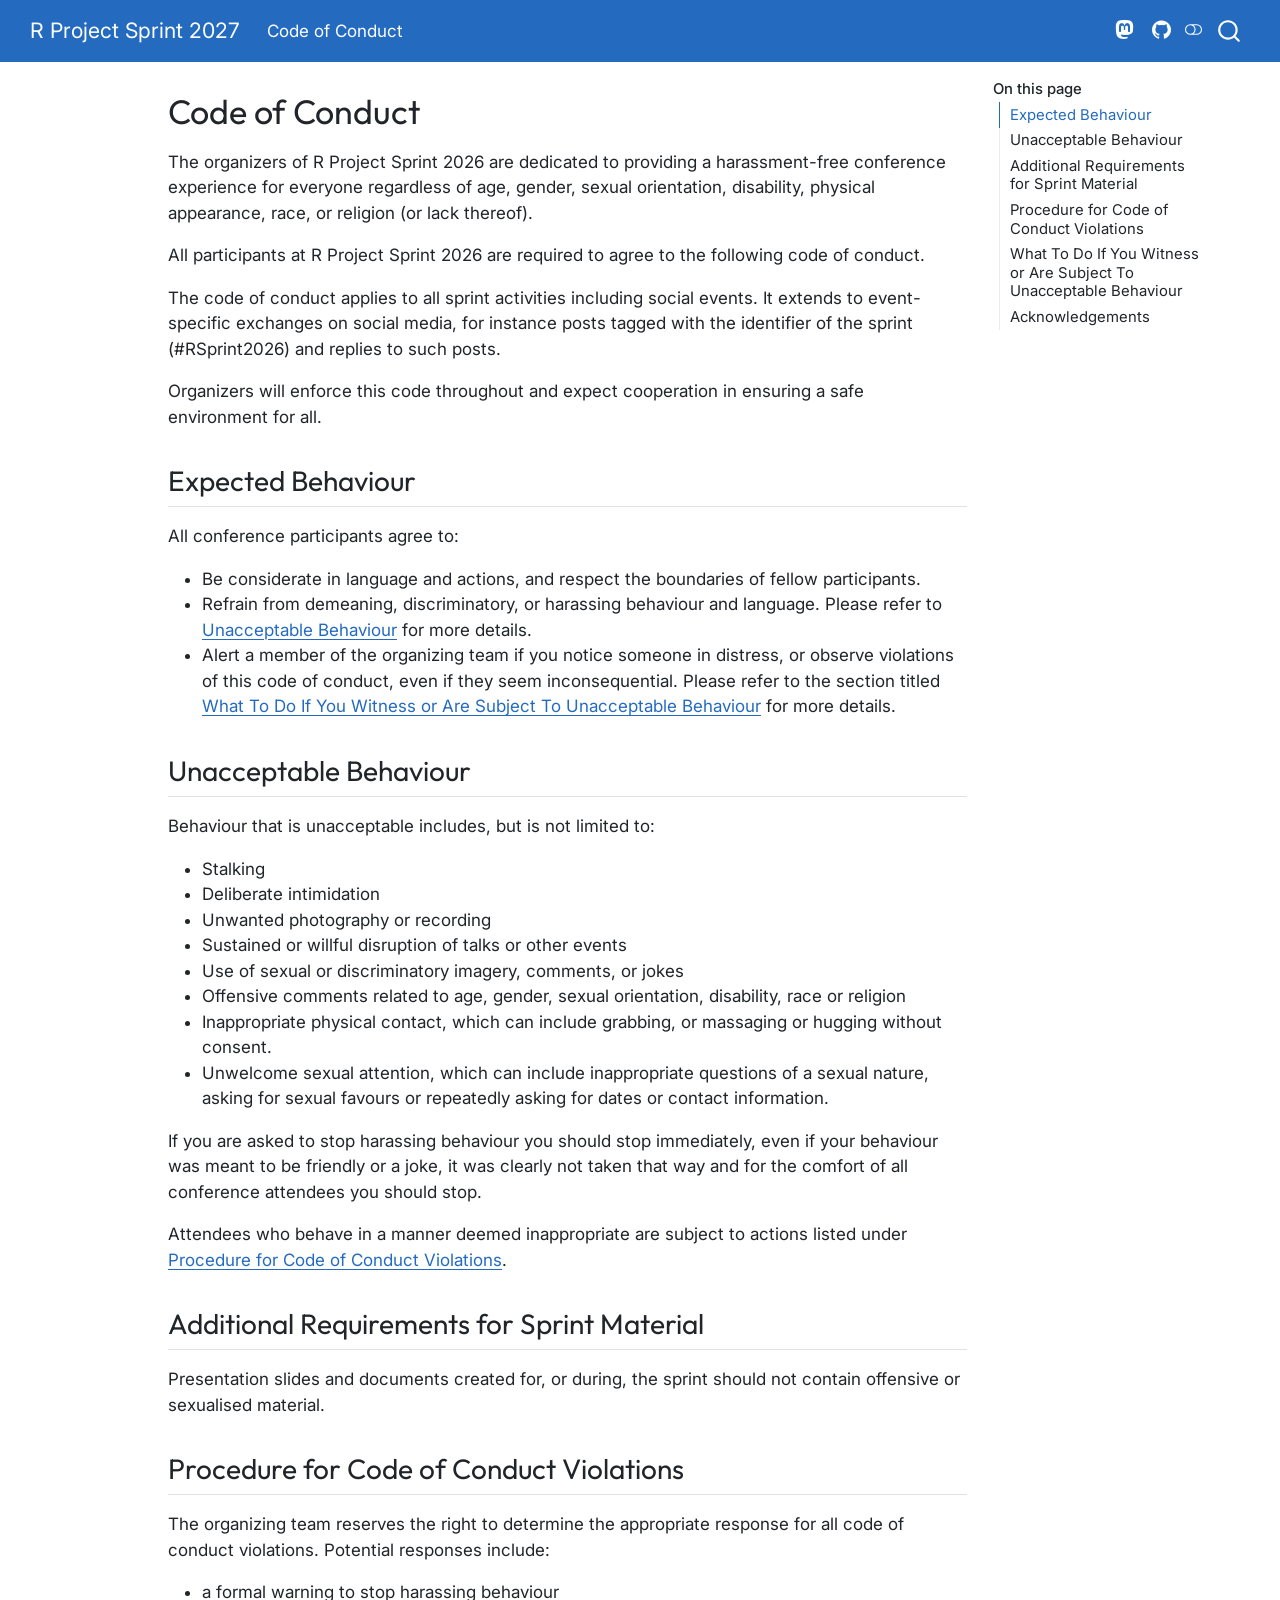
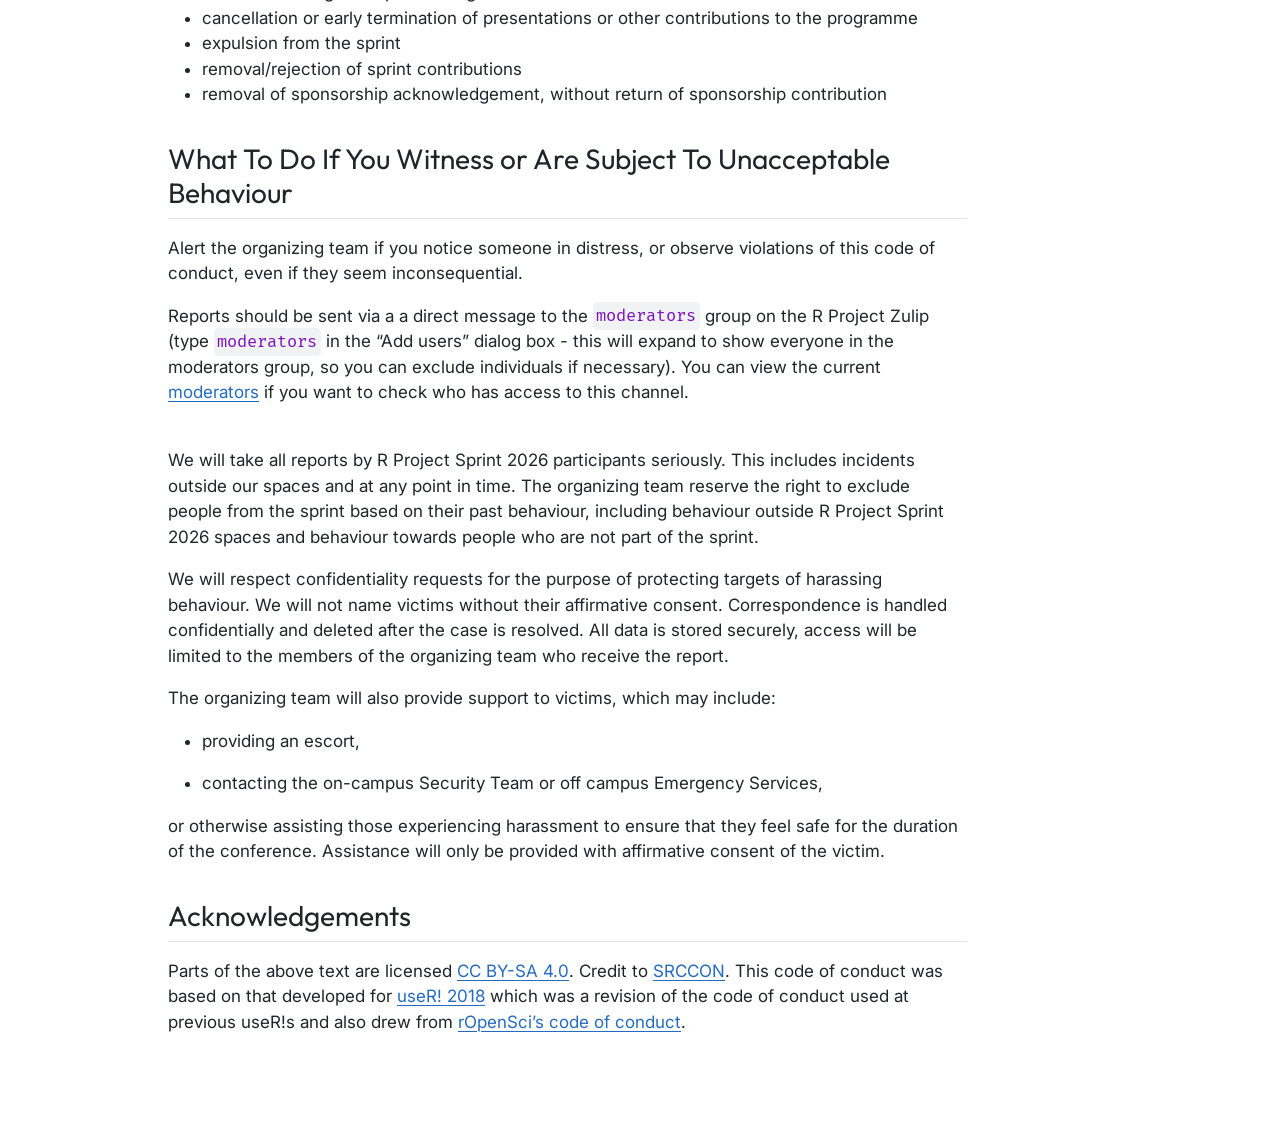
==== code-of-conduct.html @ d58ee160 "Built site for gh-pages" ====
<!DOCTYPE html>
<html xmlns="http://www.w3.org/1999/xhtml" lang="en" xml:lang="en"><head>

<meta charset="utf-8">
<meta name="generator" content="quarto-1.10.18">

<meta name="viewport" content="width=device-width, initial-scale=1.0, user-scalable=yes">


<title>Code of Conduct – R Project Sprint 2027</title>
<style>
/* Default styles provided by pandoc.
** See https://pandoc.org/MANUAL.html#variables-for-html for config info.
*/
span.smallcaps{font-variant: small-caps;}
div.columns{display: flex; gap: 1.5em;}
div.column{flex: auto;}
@media screen {
div.columns{gap: min(4vw, 1.5em);}
div.column{overflow-x: auto;}
}
div.hanging-indent{margin-left: 1.5em; text-indent: -1.5em;}
ul.task-list{list-style: none;}
ul.task-list li input[type="checkbox"] {
  width: 0.8em;
  margin: 0 0.8em 0.2em -1em; /* quarto-specific, see https://github.com/quarto-dev/quarto-cli/issues/4556 */ 
  vertical-align: middle;
}
</style>


<script src="site_libs/quarto-nav/quarto-nav.js"></script>
<script src="site_libs/quarto-nav/headroom.min.js"></script>
<script src="site_libs/clipboard/clipboard.min.js"></script>
<script src="site_libs/quarto-search/autocomplete.umd.js"></script>
<script src="site_libs/quarto-search/fuse.min.js"></script>
<script src="site_libs/quarto-search/quarto-search.js"></script>
<meta name="quarto:offset" content="./">
<link href="./media/favicon.png" rel="icon" type="image/png">
<script src="site_libs/quarto-html/quarto.js" type="module"></script>
<script src="site_libs/quarto-html/tabsets/tabsets.js" type="module"></script>
<script src="site_libs/quarto-html/popper.min.js"></script>
<script src="site_libs/quarto-html/tippy.umd.min.js"></script>
<script src="site_libs/quarto-html/anchor.min.js"></script>
<link href="site_libs/quarto-html/tippy.css" rel="stylesheet">
<link href="site_libs/quarto-html/quarto-syntax-highlighting-41452c927a43b12b7e59678aacb93f8e.css" rel="stylesheet" class="quarto-color-scheme" id="quarto-text-highlighting-styles">
<link href="site_libs/quarto-html/quarto-syntax-highlighting-dark-03dca69276d74d969b05ab4f66a51229.css" rel="stylesheet" class="quarto-color-scheme quarto-color-alternate" id="quarto-text-highlighting-styles">
<link href="site_libs/quarto-html/quarto-syntax-highlighting-41452c927a43b12b7e59678aacb93f8e.css" rel="stylesheet" class="quarto-color-scheme-extra" id="quarto-text-highlighting-styles">
<script src="site_libs/bootstrap/bootstrap.min.js"></script>
<link href="site_libs/bootstrap/bootstrap-icons.css" rel="stylesheet">
<link href="site_libs/bootstrap/bootstrap-4571c7276931e4f7f36d527769cfd42b.min.css" rel="stylesheet" append-hash="true" class="quarto-color-scheme" id="quarto-bootstrap" data-mode="light">
<link href="site_libs/bootstrap/bootstrap-dark-aae6e160e8dbfd007d62168cef843014.min.css" rel="stylesheet" append-hash="true" class="quarto-color-scheme quarto-color-alternate" id="quarto-bootstrap" data-mode="dark">
<link href="site_libs/bootstrap/bootstrap-4571c7276931e4f7f36d527769cfd42b.min.css" rel="stylesheet" append-hash="true" class="quarto-color-scheme-extra" id="quarto-bootstrap" data-mode="light">
<script id="quarto-search-options" type="application/json">{
  "location": "navbar",
  "copy-button": false,
  "collapse-after": 3,
  "panel-placement": "end",
  "type": "overlay",
  "limit": 50,
  "keyboard-shortcut": [
    "f",
    "/",
    "s"
  ],
  "show-item-context": false,
  "language": {
    "search-no-results-text": "No results",
    "search-matching-documents-text": "matching documents",
    "search-copy-link-title": "Copy link to search",
    "search-hide-matches-text": "Hide additional matches",
    "search-more-match-text": "more match in this document",
    "search-more-matches-text": "more matches in this document",
    "search-clear-button-title": "Clear",
    "search-text-placeholder": "",
    "search-detached-cancel-button-title": "Cancel",
    "search-submit-button-title": "Submit",
    "search-label": "Search"
  }
}</script>


<link rel="stylesheet" href="styles.css">
</head>

<body class="nav-fixed quarto-light"><script id="quarto-html-before-body" type="application/javascript">
    const toggleBodyColorMode = (bsSheetEl) => {
      const mode = bsSheetEl.getAttribute("data-mode");
      const bodyEl = window.document.querySelector("body");
      if (mode === "dark") {
        bodyEl.classList.add("quarto-dark");
        bodyEl.classList.remove("quarto-light");
      } else {
        bodyEl.classList.add("quarto-light");
        bodyEl.classList.remove("quarto-dark");
      }
    }
    const toggleBodyColorPrimary = () => {
      const bsSheetEl = window.document.querySelector("link#quarto-bootstrap:not([rel=disabled-stylesheet])");
      if (bsSheetEl) {
        toggleBodyColorMode(bsSheetEl);
      }
    }
    const setColorSchemeToggle = (alternate) => {
      const toggles = window.document.querySelectorAll('.quarto-color-scheme-toggle');
      for (let i=0; i < toggles.length; i++) {
        const toggle = toggles[i];
        if (toggle) {
          if (alternate) {
            toggle.classList.add("alternate");
          } else {
            toggle.classList.remove("alternate");
          }
        }
      }
    };
    const toggleColorMode = (alternate) => {
      // Switch the stylesheets
      const primaryStylesheets = window.document.querySelectorAll('link.quarto-color-scheme:not(.quarto-color-alternate)');
      const alternateStylesheets = window.document.querySelectorAll('link.quarto-color-scheme.quarto-color-alternate');
      manageTransitions('#quarto-margin-sidebar .nav-link', false);
      if (alternate) {
        // note: dark is layered on light, we don't disable primary!
        enableStylesheet(alternateStylesheets);
        for (const sheetNode of alternateStylesheets) {
          if (sheetNode.id === "quarto-bootstrap") {
            toggleBodyColorMode(sheetNode);
          }
        }
      } else {
        disableStylesheet(alternateStylesheets);
        enableStylesheet(primaryStylesheets)
        toggleBodyColorPrimary();
      }
      manageTransitions('#quarto-margin-sidebar .nav-link', true);
      // Switch the toggles
      setColorSchemeToggle(alternate)
      // Hack to workaround the fact that safari doesn't
      // properly recolor the scrollbar when toggling (#1455)
      if (navigator.userAgent.indexOf('Safari') > 0 && navigator.userAgent.indexOf('Chrome') == -1) {
        manageTransitions("body", false);
        window.scrollTo(0, 1);
        setTimeout(() => {
          window.scrollTo(0, 0);
          manageTransitions("body", true);
        }, 40);
      }
    }
    const disableStylesheet = (stylesheets) => {
      for (let i=0; i < stylesheets.length; i++) {
        const stylesheet = stylesheets[i];
        stylesheet.rel = 'disabled-stylesheet';
      }
    }
    const enableStylesheet = (stylesheets) => {
      for (let i=0; i < stylesheets.length; i++) {
        const stylesheet = stylesheets[i];
        if(stylesheet.rel !== 'stylesheet') { // for Chrome, which will still FOUC without this check
          stylesheet.rel = 'stylesheet';
        }
      }
    }
    const manageTransitions = (selector, allowTransitions) => {
      const els = window.document.querySelectorAll(selector);
      for (let i=0; i < els.length; i++) {
        const el = els[i];
        if (allowTransitions) {
          el.classList.remove('notransition');
        } else {
          el.classList.add('notransition');
        }
      }
    }
    const isFileUrl = () => {
      return window.location.protocol === 'file:';
    }
    const hasAlternateSentinel = () => {
      let styleSentinel = getColorSchemeSentinel();
      if (styleSentinel !== null) {
        return styleSentinel === "alternate";
      } else {
        return false;
      }
    }
    const setStyleSentinel = (alternate) => {
      const value = alternate ? "alternate" : "default";
      if (!isFileUrl()) {
        window.localStorage.setItem("quarto-color-scheme", value);
      } else {
        localAlternateSentinel = value;
      }
    }
    const getColorSchemeSentinel = () => {
      if (!isFileUrl()) {
        const storageValue = window.localStorage.getItem("quarto-color-scheme");
        return storageValue != null ? storageValue : localAlternateSentinel;
      } else {
        return localAlternateSentinel;
      }
    }
    const toggleGiscusIfUsed = (isAlternate, darkModeDefault) => {
      const baseTheme = document.querySelector('#giscus-base-theme')?.value ?? 'light';
      const alternateTheme = document.querySelector('#giscus-alt-theme')?.value ?? 'dark';
      let newTheme = '';
      if(authorPrefersDark) {
        newTheme = isAlternate ? baseTheme : alternateTheme;
      } else {
        newTheme = isAlternate ? alternateTheme : baseTheme;
      }
      const changeGiscusTheme = () => {
        // From: https://github.com/giscus/giscus/issues/336
        const sendMessage = (message) => {
          const iframe = document.querySelector('iframe.giscus-frame');
          if (!iframe) return;
          iframe.contentWindow.postMessage({ giscus: message }, 'https://giscus.app');
        }
        sendMessage({
          setConfig: {
            theme: newTheme
          }
        });
      }
      const isGiscussLoaded = window.document.querySelector('iframe.giscus-frame') !== null;
      if (isGiscussLoaded) {
        changeGiscusTheme();
      }
    };
    const authorPrefersDark = false;
    const darkModeDefault = authorPrefersDark;
      document.querySelector('link#quarto-text-highlighting-styles.quarto-color-scheme-extra').rel = 'disabled-stylesheet';
      document.querySelector('link#quarto-bootstrap.quarto-color-scheme-extra').rel = 'disabled-stylesheet';
    let localAlternateSentinel = darkModeDefault ? 'alternate' : 'default';
    // Dark / light mode switch
    window.quartoToggleColorScheme = () => {
      // Read the current dark / light value
      let toAlternate = !hasAlternateSentinel();
      toggleColorMode(toAlternate);
      setStyleSentinel(toAlternate);
      toggleGiscusIfUsed(toAlternate, darkModeDefault);
      window.dispatchEvent(new Event('resize'));
    };
    // Switch to dark mode if need be
    if (hasAlternateSentinel()) {
      toggleColorMode(true);
    } else {
      toggleColorMode(false);
    }
  </script>

<div id="quarto-search-results"></div>
  <header id="quarto-header" class="headroom fixed-top">
    <nav class="navbar navbar-expand-lg " data-bs-theme="dark">
      <div class="navbar-container container-fluid">
      <div class="navbar-brand-container mx-auto">
    <a class="navbar-brand" href="./index.html">
    <span class="navbar-title">R Project Sprint 2027</span>
    </a>
  </div>
            <div id="quarto-search" class="" title="Search"></div>
          <button class="navbar-toggler" type="button" data-bs-toggle="collapse" data-bs-target="#navbarCollapse" aria-controls="navbarCollapse" role="menu" aria-expanded="false" aria-label="Toggle navigation" onclick="if (window.quartoToggleHeadroom) { window.quartoToggleHeadroom(); }">
  <span class="navbar-toggler-icon"></span>
</button>
          <div class="collapse navbar-collapse" id="navbarCollapse">
            <ul class="navbar-nav navbar-nav-scroll me-auto">
  <li class="nav-item">
    <a class="nav-link active" href="./code-of-conduct.html" aria-current="page"> 
<span class="menu-text">Code of Conduct</span></a>
  </li>  
</ul>
            <ul class="navbar-nav navbar-nav-scroll ms-auto">
  <li class="nav-item compact">
    <a class="nav-link" href="https://mastodon.cloud/tags/RSprint2027"> <i class="bi bi-mastodon" role="img">
</i> 
<span class="menu-text"></span></a>
  </li>  
  <li class="nav-item compact">
    <a class="nav-link" href="https://github.com/r-devel/r-project-sprint-2027"> <i class="bi bi-github" role="img">
</i> 
<span class="menu-text"></span></a>
  </li>  
</ul>
          </div> <!-- /navcollapse -->
            <div class="quarto-navbar-tools">
  <a href="" class="quarto-color-scheme-toggle quarto-navigation-tool  px-1" onclick="window.quartoToggleColorScheme(); return false;" title="Toggle dark mode"><i class="bi"></i></a>
</div>
      </div> <!-- /container-fluid -->
    </nav>
</header>
<!-- content -->
<div id="quarto-content" class="quarto-container page-columns page-rows-contents page-layout-article page-navbar">
<!-- sidebar -->
<!-- margin-sidebar -->
    <div id="quarto-margin-sidebar" class="sidebar margin-sidebar">
        <nav id="TOC" role="doc-toc" class="toc-active">
    <h2 id="toc-title">On this page</h2>
   
  <ul>
  <li><a href="#expected-behaviour" id="toc-expected-behaviour" class="nav-link active" data-scroll-target="#expected-behaviour">Expected Behaviour</a></li>
  <li><a href="#unacceptable-behaviour" id="toc-unacceptable-behaviour" class="nav-link" data-scroll-target="#unacceptable-behaviour">Unacceptable Behaviour</a></li>
  <li><a href="#additional-requirements-for-sprint-material" id="toc-additional-requirements-for-sprint-material" class="nav-link" data-scroll-target="#additional-requirements-for-sprint-material">Additional Requirements for Sprint Material</a></li>
  <li><a href="#procedure-for-code-of-conduct-violations" id="toc-procedure-for-code-of-conduct-violations" class="nav-link" data-scroll-target="#procedure-for-code-of-conduct-violations">Procedure for Code of Conduct Violations</a></li>
  <li><a href="#what-to-do-if-you-witness-or-are-subject-to-unacceptable-behaviour" id="toc-what-to-do-if-you-witness-or-are-subject-to-unacceptable-behaviour" class="nav-link" data-scroll-target="#what-to-do-if-you-witness-or-are-subject-to-unacceptable-behaviour">What To Do If You Witness or Are Subject To Unacceptable Behaviour</a></li>
  <li><a href="#acknowledgements" id="toc-acknowledgements" class="nav-link" data-scroll-target="#acknowledgements">Acknowledgements</a></li>
  </ul>
</nav>
    </div>
<!-- main -->
<main class="content" id="quarto-document-content">


<header id="title-block-header" class="quarto-title-block default">
<div class="quarto-title">
<h1 class="title">Code of Conduct</h1>
</div>



<div class="quarto-title-meta">

    
  
    
  </div>
  


</header>


<p>The organizers of R Project Sprint 2026 are dedicated to providing a harassment-free conference experience for everyone regardless of age, gender, sexual orientation, disability, physical appearance, race, or religion (or lack thereof).</p>
<p>All participants at R Project Sprint 2026 are required to agree to the following code of conduct.</p>
<p>The code of conduct applies to all sprint activities including social events. It extends to event-specific exchanges on social media, for instance posts tagged with the identifier of the sprint (#RSprint2026) and replies to such posts.</p>
<p>Organizers will enforce this code throughout and expect cooperation in ensuring a safe environment for all.</p>
<section id="expected-behaviour" class="level2">
<h2 class="anchored" data-anchor-id="expected-behaviour">Expected Behaviour</h2>
<p>All conference participants agree to:</p>
<ul>
<li>Be considerate in language and actions, and respect the boundaries of fellow participants.</li>
<li>Refrain from demeaning, discriminatory, or harassing behaviour and language. Please refer to <a href="#unacceptable-behaviour">Unacceptable Behaviour</a> for more details.</li>
<li>Alert a member of the organizing team if you notice someone in distress, or observe violations of this code of conduct, even if they seem inconsequential. Please refer to the section titled <a href="#what-to-do-if-you-witness-or-are-subject-to-unacceptable-behaviour">What To Do If You Witness or Are Subject To Unacceptable Behaviour</a> for more details.</li>
</ul>
</section>
<section id="unacceptable-behaviour" class="level2">
<h2 class="anchored" data-anchor-id="unacceptable-behaviour">Unacceptable Behaviour</h2>
<p>Behaviour that is unacceptable includes, but is not limited to:</p>
<ul>
<li>Stalking</li>
<li>Deliberate intimidation</li>
<li>Unwanted photography or recording</li>
<li>Sustained or willful disruption of talks or other events</li>
<li>Use of sexual or discriminatory imagery, comments, or jokes</li>
<li>Offensive comments related to age, gender, sexual orientation, disability, race or religion</li>
<li>Inappropriate physical contact, which can include grabbing, or massaging or hugging without consent.</li>
<li>Unwelcome sexual attention, which can include inappropriate questions of a sexual nature, asking for sexual favours or repeatedly asking for dates or contact information.</li>
</ul>
<p>If you are asked to stop harassing behaviour you should stop immediately, even if your behaviour was meant to be friendly or a joke, it was clearly not taken that way and for the comfort of all conference attendees you should stop.</p>
<p>Attendees who behave in a manner deemed inappropriate are subject to actions listed under <a href="#procedure-for-code-of-conduct-violations">Procedure for Code of Conduct Violations</a>.</p>
</section>
<section id="additional-requirements-for-sprint-material" class="level2">
<h2 class="anchored" data-anchor-id="additional-requirements-for-sprint-material">Additional Requirements for Sprint Material</h2>
<p>Presentation slides and documents created for, or during, the sprint should not contain offensive or sexualised material.</p>
</section>
<section id="procedure-for-code-of-conduct-violations" class="level2">
<h2 class="anchored" data-anchor-id="procedure-for-code-of-conduct-violations">Procedure for Code of Conduct Violations</h2>
<p>The organizing team reserves the right to determine the appropriate response for all code of conduct violations. Potential responses include:</p>
<ul>
<li>a formal warning to stop harassing behaviour</li>
<li>cancellation or early termination of presentations or other contributions to the programme</li>
<li>expulsion from the sprint</li>
<li>removal/rejection of sprint contributions</li>
<li>removal of sponsorship acknowledgement, without return of sponsorship contribution</li>
</ul>
</section>
<section id="what-to-do-if-you-witness-or-are-subject-to-unacceptable-behaviour" class="level2">
<h2 class="anchored" data-anchor-id="what-to-do-if-you-witness-or-are-subject-to-unacceptable-behaviour">What To Do If You Witness or Are Subject To Unacceptable Behaviour</h2>
<p>Alert the organizing team if you notice someone in distress, or observe violations of this code of conduct, even if they seem inconsequential.</p>
<p>Reports should be sent via a a direct message to the <code>moderators</code> group on the R Project Zulip (type <code>moderators</code> in the “Add users” dialog box - this will expand to show everyone in the moderators group, so you can exclude individuals if necessary). You can view the current <a href="https://r-project.zulipchat.com/#groups/1729199/moderators/members">moderators</a> if you want to check who has access to this channel.<br>
<br>
<!-- If you still have concerns about a conflict of interest, you are welcome to contact ... --></p>
<p>We will take all reports by R Project Sprint 2026 participants seriously. This includes incidents outside our spaces and at any point in time. The organizing team reserve the right to exclude people from the sprint based on their past behaviour, including behaviour outside R Project Sprint 2026 spaces and behaviour towards people who are not part of the sprint.</p>
<p>We will respect confidentiality requests for the purpose of protecting targets of harassing behaviour. We will not name victims without their affirmative consent. Correspondence is handled confidentially and deleted after the case is resolved. All data is stored securely, access will be limited to the members of the organizing team who receive the report.</p>
<p>The organizing team will also provide support to victims, which may include:</p>
<ul>
<li><p>providing an escort,</p></li>
<li><p>contacting the on-campus Security Team or off campus Emergency Services,</p></li>
</ul>
<p>or otherwise assisting those experiencing harassment to ensure that they feel safe for the duration of the conference. Assistance will only be provided with affirmative consent of the victim.</p>
</section>
<section id="acknowledgements" class="level2">
<h2 class="anchored" data-anchor-id="acknowledgements">Acknowledgements</h2>
<p>Parts of the above text are licensed <a href="http://creativecommons.org/licenses/by-sa/4.0/">CC BY-SA 4.0</a>. Credit to <a href="https://srccon.org/conduct/">SRCCON</a>. This code of conduct was based on that developed for <a href="https://user2018.r-project.org/code_of_conduct/">useR! 2018</a> which was a revision of the code of conduct used at previous useR!s and also drew from <a href="https://ropensci.org/coc/">rOpenSci’s code of conduct</a>.</p>


</section>

</main> <!-- /main -->
<script id="quarto-html-after-body" type="application/javascript">
  window.document.addEventListener("DOMContentLoaded", function (event) {
    // Ensure there is a toggle, if there isn't float one in the top right
    if (window.document.querySelector('.quarto-color-scheme-toggle') === null) {
      const a = window.document.createElement('a');
      a.classList.add('top-right');
      a.classList.add('quarto-color-scheme-toggle');
      a.href = "";
      a.onclick = function() { try { window.quartoToggleColorScheme(); } catch {} return false; };
      const i = window.document.createElement("i");
      i.classList.add('bi');
      a.appendChild(i);
      window.document.body.appendChild(a);
    }
    setColorSchemeToggle(hasAlternateSentinel())
    const icon = "";
    const anchorJS = new window.AnchorJS();
    anchorJS.options = {
      placement: 'right',
      icon: icon
    };
    anchorJS.add('.anchored');
    const isCodeAnnotation = (el) => {
      for (const clz of el.classList) {
        if (clz.startsWith('code-annotation-')) {                     
          return true;
        }
      }
      return false;
    }
    const onCopySuccess = function(e) {
      // button target
      const button = e.trigger;
      // don't keep focus
      button.blur();
      // flash "checked"
      button.classList.add('code-copy-button-checked');
      var currentTitle = button.getAttribute("title");
      button.setAttribute("title", "Copied!");
      let tooltip;
      if (window.bootstrap) {
        button.setAttribute("data-bs-toggle", "tooltip");
        button.setAttribute("data-bs-placement", "left");
        button.setAttribute("data-bs-title", "Copied!");
        tooltip = new bootstrap.Tooltip(button, 
          { trigger: "manual", 
            customClass: "code-copy-button-tooltip",
            offset: [0, -8]});
        tooltip.show();    
      }
      setTimeout(function() {
        if (tooltip) {
          tooltip.hide();
          button.removeAttribute("data-bs-title");
          button.removeAttribute("data-bs-toggle");
          button.removeAttribute("data-bs-placement");
        }
        button.setAttribute("title", currentTitle);
        button.classList.remove('code-copy-button-checked');
      }, 1000);
      // clear code selection
      e.clearSelection();
    }
    const getTextToCopy = function(trigger) {
      const outerScaffold = trigger.parentElement.cloneNode(true);
      const codeEl = outerScaffold.querySelector('code');
      for (const childEl of codeEl.children) {
        if (isCodeAnnotation(childEl)) {
          childEl.remove();
        }
      }
      return codeEl.innerText;
    }
    const clipboard = new window.ClipboardJS('.code-copy-button:not([data-in-quarto-modal])', {
      text: getTextToCopy
    });
    clipboard.on('success', onCopySuccess);
    if (window.document.getElementById('quarto-embedded-source-code-modal')) {
      const clipboardModal = new window.ClipboardJS('.code-copy-button[data-in-quarto-modal]', {
        text: getTextToCopy,
        container: window.document.getElementById('quarto-embedded-source-code-modal')
      });
      clipboardModal.on('success', onCopySuccess);
    }
      var localhostRegex = new RegExp(/^(?:http|https):\/\/localhost\:?[0-9]*\//);
      var mailtoRegex = new RegExp(/^mailto:/);
        var filterRegex = new RegExp("https:\/\/contributor\.r-project\.org\/r-project-sprint-2027");
      var isInternal = (href) => {
          return filterRegex.test(href) || localhostRegex.test(href) || mailtoRegex.test(href);
      }
      // Inspect non-navigation links and adorn them if external
     var links = window.document.querySelectorAll('a[href]:not(.nav-link):not(.navbar-brand):not(.toc-action):not(.sidebar-link):not(.sidebar-item-toggle):not(.pagination-link):not(.no-external):not([aria-hidden]):not(.dropdown-item):not(.quarto-navigation-tool):not(.about-link)');
      for (var i=0; i<links.length; i++) {
        const link = links[i];
        if (!isInternal(link.href)) {
          // undo the damage that might have been done by quarto-nav.js in the case of
          // links that we want to consider external
          if (link.dataset.originalHref !== undefined) {
            link.href = link.dataset.originalHref;
          }
            // target, if specified
            link.setAttribute("target", "_blank");
            if (link.getAttribute("rel") === null) {
              link.setAttribute("rel", "noopener");
            }
        }
      }
    function tippyHover(el, contentFn, onTriggerFn, onUntriggerFn) {
      const config = {
        allowHTML: true,
        maxWidth: 500,
        delay: 100,
        arrow: false,
        appendTo: function(el) {
            return el.parentElement;
        },
        interactive: true,
        interactiveBorder: 10,
        theme: 'quarto',
        placement: 'bottom-start',
      };
      if (contentFn) {
        config.content = contentFn;
      }
      if (onTriggerFn) {
        config.onTrigger = onTriggerFn;
      }
      if (onUntriggerFn) {
        config.onUntrigger = onUntriggerFn;
      }
      window.tippy(el, config); 
    }
    const noterefs = window.document.querySelectorAll('a[role="doc-noteref"]');
    for (var i=0; i<noterefs.length; i++) {
      const ref = noterefs[i];
      tippyHover(ref, function() {
        // use id or data attribute instead here
        let href = ref.getAttribute('data-footnote-href') || ref.getAttribute('href');
        try { href = new URL(href).hash; } catch {}
        const id = href.replace(/^#\/?/, "");
        const note = window.document.getElementById(id);
        if (note) {
          return note.innerHTML;
        } else {
          return "";
        }
      });
    }
    const xrefs = window.document.querySelectorAll('a.quarto-xref');
    const processXRef = (id, note) => {
      // Strip column container classes
      const stripColumnClz = (el) => {
        el.classList.remove("page-full", "page-columns");
        if (el.children) {
          for (const child of el.children) {
            stripColumnClz(child);
          }
        }
      }
      stripColumnClz(note)
      if (id === null || id.startsWith('sec-')) {
        // Special case sections, only their first couple elements
        const container = document.createElement("div");
        if (note.children && note.children.length > 2) {
          container.appendChild(note.children[0].cloneNode(true));
          for (let i = 1; i < note.children.length; i++) {
            const child = note.children[i];
            if (child.tagName === "P" && child.innerText === "") {
              continue;
            } else {
              container.appendChild(child.cloneNode(true));
              break;
            }
          }
          if (window.Quarto?.typesetMath) {
            window.Quarto.typesetMath(container);
          }
          return container.innerHTML
        } else {
          if (window.Quarto?.typesetMath) {
            window.Quarto.typesetMath(note);
          }
          return note.innerHTML;
        }
      } else {
        // Remove any anchor links if they are present
        const anchorLink = note.querySelector('a.anchorjs-link');
        if (anchorLink) {
          anchorLink.remove();
        }
        if (window.Quarto?.typesetMath) {
          window.Quarto.typesetMath(note);
        }
        if (note.classList.contains("callout")) {
          return note.outerHTML;
        } else {
          return note.innerHTML;
        }
      }
    }
    for (var i=0; i<xrefs.length; i++) {
      const xref = xrefs[i];
      tippyHover(xref, undefined, function(instance) {
        instance.disable();
        let url = xref.getAttribute('href');
        let hash = undefined; 
        if (url.startsWith('#')) {
          hash = url;
        } else {
          try { hash = new URL(url).hash; } catch {}
        }
        if (hash) {
          const id = hash.replace(/^#\/?/, "");
          const note = window.document.getElementById(id);
          if (note !== null) {
            try {
              const html = processXRef(id, note.cloneNode(true));
              instance.setContent(html);
            } finally {
              instance.enable();
              instance.show();
            }
          } else {
            // See if we can fetch this
            fetch(url.split('#')[0])
            .then(res => res.text())
            .then(html => {
              const parser = new DOMParser();
              const htmlDoc = parser.parseFromString(html, "text/html");
              const note = htmlDoc.getElementById(id);
              if (note !== null) {
                const html = processXRef(id, note);
                instance.setContent(html);
              } 
            }).finally(() => {
              instance.enable();
              instance.show();
            });
          }
        } else {
          // See if we can fetch a full url (with no hash to target)
          // This is a special case and we should probably do some content thinning / targeting
          fetch(url)
          .then(res => res.text())
          .then(html => {
            const parser = new DOMParser();
            const htmlDoc = parser.parseFromString(html, "text/html");
            const note = htmlDoc.querySelector('main.content');
            if (note !== null) {
              // This should only happen for chapter cross references
              // (since there is no id in the URL)
              // remove the first header
              if (note.children.length > 0 && note.children[0].tagName === "HEADER") {
                note.children[0].remove();
              }
              const html = processXRef(null, note);
              instance.setContent(html);
            } 
          }).finally(() => {
            instance.enable();
            instance.show();
          });
        }
      }, function(instance) {
      });
    }
        let selectedAnnoteEl;
        const selectorForAnnotation = ( cell, annotation) => {
          let cellAttr = 'data-code-cell="' + cell + '"';
          let lineAttr = 'data-code-annotation="' +  annotation + '"';
          const selector = 'span[' + cellAttr + '][' + lineAttr + ']';
          return selector;
        }
        const selectCodeLines = (annoteEl) => {
          const doc = window.document;
          const targetCell = annoteEl.getAttribute("data-target-cell");
          const targetAnnotation = annoteEl.getAttribute("data-target-annotation");
          const annoteSpan = window.document.querySelector(selectorForAnnotation(targetCell, targetAnnotation));
          const lines = annoteSpan.getAttribute("data-code-lines").split(",");
          const lineIds = lines.map((line) => {
            return targetCell + "-" + line;
          })
          let top = null;
          let height = null;
          let parent = null;
          if (lineIds.length > 0) {
              //compute the position of the single el (top and bottom and make a div)
              const el = window.document.getElementById(lineIds[0]);
              top = el.offsetTop;
              height = el.offsetHeight;
              parent = el.parentElement.parentElement;
            if (lineIds.length > 1) {
              const lastEl = window.document.getElementById(lineIds[lineIds.length - 1]);
              const bottom = lastEl.offsetTop + lastEl.offsetHeight;
              height = bottom - top;
            }
            if (top !== null && height !== null && parent !== null) {
              // cook up a div (if necessary) and position it 
              let div = window.document.getElementById("code-annotation-line-highlight");
              if (div === null) {
                div = window.document.createElement("div");
                div.setAttribute("id", "code-annotation-line-highlight");
                div.style.position = 'absolute';
                parent.appendChild(div);
              }
              div.style.top = top - 2 + "px";
              div.style.height = height + 4 + "px";
              div.style.left = 0;
              let gutterDiv = window.document.getElementById("code-annotation-line-highlight-gutter");
              if (gutterDiv === null) {
                gutterDiv = window.document.createElement("div");
                gutterDiv.setAttribute("id", "code-annotation-line-highlight-gutter");
                gutterDiv.style.position = 'absolute';
                const codeCell = window.document.getElementById(targetCell);
                const gutter = codeCell.querySelector('.code-annotation-gutter');
                gutter.appendChild(gutterDiv);
              }
              gutterDiv.style.top = top - 2 + "px";
              gutterDiv.style.height = height + 4 + "px";
            }
            selectedAnnoteEl = annoteEl;
          }
        };
        const unselectCodeLines = () => {
          const elementsIds = ["code-annotation-line-highlight", "code-annotation-line-highlight-gutter"];
          elementsIds.forEach((elId) => {
            const div = window.document.getElementById(elId);
            if (div) {
              div.remove();
            }
          });
          selectedAnnoteEl = undefined;
        };
          // Handle positioning of the toggle
      window.addEventListener(
        "resize",
        throttle(() => {
          elRect = undefined;
          if (selectedAnnoteEl) {
            selectCodeLines(selectedAnnoteEl);
          }
        }, 10)
      );
      function throttle(fn, ms) {
      let throttle = false;
      let timer;
        return (...args) => {
          if(!throttle) { // first call gets through
              fn.apply(this, args);
              throttle = true;
          } else { // all the others get throttled
              if(timer) clearTimeout(timer); // cancel #2
              timer = setTimeout(() => {
                fn.apply(this, args);
                timer = throttle = false;
              }, ms);
          }
        };
      }
        // Attach click handler to the DT
        const annoteDls = window.document.querySelectorAll('dt[data-target-cell]');
        for (const annoteDlNode of annoteDls) {
          annoteDlNode.addEventListener('click', (event) => {
            const clickedEl = event.target;
            if (clickedEl !== selectedAnnoteEl) {
              unselectCodeLines();
              const activeEl = window.document.querySelector('dt[data-target-cell].code-annotation-active');
              if (activeEl) {
                activeEl.classList.remove('code-annotation-active');
              }
              selectCodeLines(clickedEl);
              clickedEl.classList.add('code-annotation-active');
            } else {
              // Unselect the line
              unselectCodeLines();
              clickedEl.classList.remove('code-annotation-active');
            }
          });
        }
    const findCites = (el) => {
      const parentEl = el.parentElement;
      if (parentEl) {
        const cites = parentEl.dataset.cites;
        if (cites) {
          return {
            el,
            cites: cites.split(' ')
          };
        } else {
          return findCites(el.parentElement)
        }
      } else {
        return undefined;
      }
    };
    var bibliorefs = window.document.querySelectorAll('a[role="doc-biblioref"]');
    for (var i=0; i<bibliorefs.length; i++) {
      const ref = bibliorefs[i];
      const citeInfo = findCites(ref);
      if (citeInfo) {
        tippyHover(citeInfo.el, function() {
          var popup = window.document.createElement('div');
          citeInfo.cites.forEach(function(cite) {
            var citeDiv = window.document.createElement('div');
            citeDiv.classList.add('hanging-indent');
            citeDiv.classList.add('csl-entry');
            var biblioDiv = window.document.getElementById('ref-' + cite);
            if (biblioDiv) {
              citeDiv.innerHTML = biblioDiv.innerHTML;
            }
            popup.appendChild(citeDiv);
          });
          return popup.innerHTML;
        });
      }
    }
  });
  </script>
</div> <!-- /content -->




</body></html>
---- site_libs/quarto-html/tippy.css ----
.tippy-box[data-animation=fade][data-state=hidden]{opacity:0}[data-tippy-root]{max-width:calc(100vw - 10px)}.tippy-box{position:relative;background-color:#333;color:#fff;border-radius:4px;font-size:14px;line-height:1.4;white-space:normal;outline:0;transition-property:transform,visibility,opacity}.tippy-box[data-placement^=top]>.tippy-arrow{bottom:0}.tippy-box[data-placement^=top]>.tippy-arrow:before{bottom:-7px;left:0;border-width:8px 8px 0;border-top-color:initial;transform-origin:center top}.tippy-box[data-placement^=bottom]>.tippy-arrow{top:0}.tippy-box[data-placement^=bottom]>.tippy-arrow:before{top:-7px;left:0;border-width:0 8px 8px;border-bottom-color:initial;transform-origin:center bottom}.tippy-box[data-placement^=left]>.tippy-arrow{right:0}.tippy-box[data-placement^=left]>.tippy-arrow:before{border-width:8px 0 8px 8px;border-left-color:initial;right:-7px;transform-origin:center left}.tippy-box[data-placement^=right]>.tippy-arrow{left:0}.tippy-box[data-placement^=right]>.tippy-arrow:before{left:-7px;border-width:8px 8px 8px 0;border-right-color:initial;transform-origin:center right}.tippy-box[data-inertia][data-state=visible]{transition-timing-function:cubic-bezier(.54,1.5,.38,1.11)}.tippy-arrow{width:16px;height:16px;color:#333}.tippy-arrow:before{content:"";position:absolute;border-color:transparent;border-style:solid}.tippy-content{position:relative;padding:5px 9px;z-index:1}
---- site_libs/quarto-html/quarto-syntax-highlighting-41452c927a43b12b7e59678aacb93f8e.css ----
/* quarto syntax highlight colors */
:root {
  --quarto-hl-ot-color: #003B4F;
  --quarto-hl-at-color: #657422;
  --quarto-hl-ss-color: #20794D;
  --quarto-hl-an-color: #5E5E5E;
  --quarto-hl-fu-color: #4758AB;
  --quarto-hl-st-color: #20794D;
  --quarto-hl-cf-color: #003B4F;
  --quarto-hl-op-color: #5E5E5E;
  --quarto-hl-er-color: #AD0000;
  --quarto-hl-bn-color: #AD0000;
  --quarto-hl-al-color: #AD0000;
  --quarto-hl-va-color: #111111;
  --quarto-hl-bu-color: inherit;
  --quarto-hl-ex-color: inherit;
  --quarto-hl-pp-color: #AD0000;
  --quarto-hl-in-color: #5E5E5E;
  --quarto-hl-vs-color: #20794D;
  --quarto-hl-wa-color: #5E5E5E;
  --quarto-hl-do-color: #5E5E5E;
  --quarto-hl-im-color: #00769E;
  --quarto-hl-ch-color: #20794D;
  --quarto-hl-dt-color: #AD0000;
  --quarto-hl-fl-color: #AD0000;
  --quarto-hl-co-color: #5E5E5E;
  --quarto-hl-cv-color: #5E5E5E;
  --quarto-hl-cn-color: #8f5902;
  --quarto-hl-sc-color: #5E5E5E;
  --quarto-hl-dv-color: #AD0000;
  --quarto-hl-kw-color: #003B4F;
}

/* other quarto variables */
:root {
  --quarto-font-monospace: Fira Mono;
}

/* syntax highlight based on Pandoc's rules */
pre > code.sourceCode > span {
  color: #003B4F;
}

code.sourceCode > span {
  color: #003B4F;
}

div.sourceCode,
div.sourceCode pre.sourceCode {
  color: #003B4F;
}

/* Normal */
code span {
  color: #003B4F;
}

/* Alert */
code span.al {
  color: #AD0000;
  font-style: inherit;
}

/* Annotation */
code span.an {
  color: #5E5E5E;
  font-style: inherit;
}

/* Attribute */
code span.at {
  color: #657422;
  font-style: inherit;
}

/* BaseN */
code span.bn {
  color: #AD0000;
  font-style: inherit;
}

/* BuiltIn */
code span.bu {
  font-style: inherit;
}

/* ControlFlow */
code span.cf {
  color: #003B4F;
  font-weight: bold;
  font-style: inherit;
}

/* Char */
code span.ch {
  color: #20794D;
  font-style: inherit;
}

/* Constant */
code span.cn {
  color: #8f5902;
  font-style: inherit;
}

/* Comment */
code span.co {
  color: #5E5E5E;
  font-style: inherit;
}

/* CommentVar */
code span.cv {
  color: #5E5E5E;
  font-style: italic;
}

/* Documentation */
code span.do {
  color: #5E5E5E;
  font-style: italic;
}

/* DataType */
code span.dt {
  color: #AD0000;
  font-style: inherit;
}

/* DecVal */
code span.dv {
  color: #AD0000;
  font-style: inherit;
}

/* Error */
code span.er {
  color: #AD0000;
  font-style: inherit;
}

/* Extension */
code span.ex {
  font-style: inherit;
}

/* Float */
code span.fl {
  color: #AD0000;
  font-style: inherit;
}

/* Function */
code span.fu {
  color: #4758AB;
  font-style: inherit;
}

/* Import */
code span.im {
  color: #00769E;
  font-style: inherit;
}

/* Information */
code span.in {
  color: #5E5E5E;
  font-style: inherit;
}

/* Keyword */
code span.kw {
  color: #003B4F;
  font-weight: bold;
  font-style: inherit;
}

/* Operator */
code span.op {
  color: #5E5E5E;
  font-style: inherit;
}

/* Other */
code span.ot {
  color: #003B4F;
  font-style: inherit;
}

/* Preprocessor */
code span.pp {
  color: #AD0000;
  font-style: inherit;
}

/* SpecialChar */
code span.sc {
  color: #5E5E5E;
  font-style: inherit;
}

/* SpecialString */
code span.ss {
  color: #20794D;
  font-style: inherit;
}

/* String */
code span.st {
  color: #20794D;
  font-style: inherit;
}

/* Variable */
code span.va {
  color: #111111;
  font-style: inherit;
}

/* VerbatimString */
code span.vs {
  color: #20794D;
  font-style: inherit;
}

/* Warning */
code span.wa {
  color: #5E5E5E;
  font-style: italic;
}

.prevent-inlining {
  content: "</";
}

/*# sourceMappingURL=ebffa8ba044188445a6dafc401e22b5e.css.map */
---- site_libs/quarto-html/quarto-syntax-highlighting-dark-03dca69276d74d969b05ab4f66a51229.css ----
/* quarto syntax highlight colors */
:root {
  --quarto-hl-al-color: #f07178;
  --quarto-hl-an-color: #d4d0ab;
  --quarto-hl-at-color: #00e0e0;
  --quarto-hl-bn-color: #d4d0ab;
  --quarto-hl-bu-color: #abe338;
  --quarto-hl-ch-color: #abe338;
  --quarto-hl-co-color: #f8f8f2;
  --quarto-hl-cv-color: #ffd700;
  --quarto-hl-cn-color: #ffd700;
  --quarto-hl-cf-color: #ffa07a;
  --quarto-hl-dt-color: #ffa07a;
  --quarto-hl-dv-color: #d4d0ab;
  --quarto-hl-do-color: #f8f8f2;
  --quarto-hl-er-color: #f07178;
  --quarto-hl-ex-color: #00e0e0;
  --quarto-hl-fl-color: #d4d0ab;
  --quarto-hl-fu-color: #ffa07a;
  --quarto-hl-im-color: #abe338;
  --quarto-hl-in-color: #d4d0ab;
  --quarto-hl-kw-color: #ffa07a;
  --quarto-hl-op-color: #ffa07a;
  --quarto-hl-ot-color: #00e0e0;
  --quarto-hl-pp-color: #dcc6e0;
  --quarto-hl-re-color: #00e0e0;
  --quarto-hl-sc-color: #abe338;
  --quarto-hl-ss-color: #abe338;
  --quarto-hl-st-color: #abe338;
  --quarto-hl-va-color: #00e0e0;
  --quarto-hl-vs-color: #abe338;
  --quarto-hl-wa-color: #dcc6e0;
}

/* other quarto variables */
:root {
  --quarto-font-monospace: Fira Mono;
}

/* syntax highlight based on Pandoc's rules */
pre > code.sourceCode > span {
  color: #f8f8f2;
}

code.sourceCode > span {
  color: #f8f8f2;
}

div.sourceCode,
div.sourceCode pre.sourceCode {
  color: #f8f8f2;
}

/* Normal */
code span {
  color: #f8f8f2;
}

/* Alert */
code span.al {
  color: #f07178;
}

/* Annotation */
code span.an {
  color: #d4d0ab;
}

/* Attribute */
code span.at {
  color: #00e0e0;
}

/* BaseN */
code span.bn {
  color: #d4d0ab;
}

/* BuiltIn */
code span.bu {
  color: #abe338;
}

/* ControlFlow */
code span.cf {
  font-weight: bold;
  color: #ffa07a;
}

/* Char */
code span.ch {
  color: #abe338;
}

/* Constant */
code span.cn {
  color: #ffd700;
}

/* Comment */
code span.co {
  font-style: italic;
  color: #f8f8f2;
}

/* CommentVar */
code span.cv {
  color: #ffd700;
}

/* Documentation */
code span.do {
  color: #f8f8f2;
}

/* DataType */
code span.dt {
  color: #ffa07a;
}

/* DecVal */
code span.dv {
  color: #d4d0ab;
}

/* Error */
code span.er {
  color: #f07178;
  text-decoration: underline;
}

/* Extension */
code span.ex {
  font-weight: bold;
  color: #00e0e0;
}

/* Float */
code span.fl {
  color: #d4d0ab;
}

/* Function */
code span.fu {
  color: #ffa07a;
}

/* Import */
code span.im {
  color: #abe338;
}

/* Information */
code span.in {
  color: #d4d0ab;
}

/* Keyword */
code span.kw {
  font-weight: bold;
  color: #ffa07a;
}

/* Operator */
code span.op {
  color: #ffa07a;
}

/* Other */
code span.ot {
  color: #00e0e0;
}

/* Preprocessor */
code span.pp {
  color: #dcc6e0;
}

/* RegionMarker */
code span.re {
  background-color: #f8f8f2;
  color: #00e0e0;
}

/* SpecialChar */
code span.sc {
  color: #abe338;
}

/* SpecialString */
code span.ss {
  color: #abe338;
}

/* String */
code span.st {
  color: #abe338;
}

/* Variable */
code span.va {
  color: #00e0e0;
}

/* VerbatimString */
code span.vs {
  color: #abe338;
}

/* Warning */
code span.wa {
  color: #dcc6e0;
}

.prevent-inlining {
  content: "</";
}

/*# sourceMappingURL=2cb793943c18b2a67365e138b0c87348.css.map */
---- site_libs/quarto-html/quarto-syntax-highlighting-41452c927a43b12b7e59678aacb93f8e.css ----
/* quarto syntax highlight colors */
:root {
  --quarto-hl-ot-color: #003B4F;
  --quarto-hl-at-color: #657422;
  --quarto-hl-ss-color: #20794D;
  --quarto-hl-an-color: #5E5E5E;
  --quarto-hl-fu-color: #4758AB;
  --quarto-hl-st-color: #20794D;
  --quarto-hl-cf-color: #003B4F;
  --quarto-hl-op-color: #5E5E5E;
  --quarto-hl-er-color: #AD0000;
  --quarto-hl-bn-color: #AD0000;
  --quarto-hl-al-color: #AD0000;
  --quarto-hl-va-color: #111111;
  --quarto-hl-bu-color: inherit;
  --quarto-hl-ex-color: inherit;
  --quarto-hl-pp-color: #AD0000;
  --quarto-hl-in-color: #5E5E5E;
  --quarto-hl-vs-color: #20794D;
  --quarto-hl-wa-color: #5E5E5E;
  --quarto-hl-do-color: #5E5E5E;
  --quarto-hl-im-color: #00769E;
  --quarto-hl-ch-color: #20794D;
  --quarto-hl-dt-color: #AD0000;
  --quarto-hl-fl-color: #AD0000;
  --quarto-hl-co-color: #5E5E5E;
  --quarto-hl-cv-color: #5E5E5E;
  --quarto-hl-cn-color: #8f5902;
  --quarto-hl-sc-color: #5E5E5E;
  --quarto-hl-dv-color: #AD0000;
  --quarto-hl-kw-color: #003B4F;
}

/* other quarto variables */
:root {
  --quarto-font-monospace: Fira Mono;
}

/* syntax highlight based on Pandoc's rules */
pre > code.sourceCode > span {
  color: #003B4F;
}

code.sourceCode > span {
  color: #003B4F;
}

div.sourceCode,
div.sourceCode pre.sourceCode {
  color: #003B4F;
}

/* Normal */
code span {
  color: #003B4F;
}

/* Alert */
code span.al {
  color: #AD0000;
  font-style: inherit;
}

/* Annotation */
code span.an {
  color: #5E5E5E;
  font-style: inherit;
}

/* Attribute */
code span.at {
  color: #657422;
  font-style: inherit;
}

/* BaseN */
code span.bn {
  color: #AD0000;
  font-style: inherit;
}

/* BuiltIn */
code span.bu {
  font-style: inherit;
}

/* ControlFlow */
code span.cf {
  color: #003B4F;
  font-weight: bold;
  font-style: inherit;
}

/* Char */
code span.ch {
  color: #20794D;
  font-style: inherit;
}

/* Constant */
code span.cn {
  color: #8f5902;
  font-style: inherit;
}

/* Comment */
code span.co {
  color: #5E5E5E;
  font-style: inherit;
}

/* CommentVar */
code span.cv {
  color: #5E5E5E;
  font-style: italic;
}

/* Documentation */
code span.do {
  color: #5E5E5E;
  font-style: italic;
}

/* DataType */
code span.dt {
  color: #AD0000;
  font-style: inherit;
}

/* DecVal */
code span.dv {
  color: #AD0000;
  font-style: inherit;
}

/* Error */
code span.er {
  color: #AD0000;
  font-style: inherit;
}

/* Extension */
code span.ex {
  font-style: inherit;
}

/* Float */
code span.fl {
  color: #AD0000;
  font-style: inherit;
}

/* Function */
code span.fu {
  color: #4758AB;
  font-style: inherit;
}

/* Import */
code span.im {
  color: #00769E;
  font-style: inherit;
}

/* Information */
code span.in {
  color: #5E5E5E;
  font-style: inherit;
}

/* Keyword */
code span.kw {
  color: #003B4F;
  font-weight: bold;
  font-style: inherit;
}

/* Operator */
code span.op {
  color: #5E5E5E;
  font-style: inherit;
}

/* Other */
code span.ot {
  color: #003B4F;
  font-style: inherit;
}

/* Preprocessor */
code span.pp {
  color: #AD0000;
  font-style: inherit;
}

/* SpecialChar */
code span.sc {
  color: #5E5E5E;
  font-style: inherit;
}

/* SpecialString */
code span.ss {
  color: #20794D;
  font-style: inherit;
}

/* String */
code span.st {
  color: #20794D;
  font-style: inherit;
}

/* Variable */
code span.va {
  color: #111111;
  font-style: inherit;
}

/* VerbatimString */
code span.vs {
  color: #20794D;
  font-style: inherit;
}

/* Warning */
code span.wa {
  color: #5E5E5E;
  font-style: italic;
}

.prevent-inlining {
  content: "</";
}

/*# sourceMappingURL=ebffa8ba044188445a6dafc401e22b5e.css.map */
---- styles.css ----
/* css styles */
/* blue colour is #008cba */

/* Use grid https://developer.mozilla.org/en-US/docs/Web/CSS/CSS_Grid_Layout */
.people-gallery {
  display: grid; 
  gap: 10px; /* gap between boxes */
  /* fit as many fixed-width cols as possible */
  grid-template-columns: repeat( auto-fit, 225px );
  /* fix row height as 200 px */
  grid-auto-rows: 275px;
  text-align: center;
}

/* for testing grid
.people-gallery > div {
  background-color: lime;
}
 */
 
.participant-gallery {
  display: grid; 
  gap: 8px; /* gap between boxes */
  /* fit as many fixed-width cols as possible */
  grid-template-columns: repeat( auto-fit, 175px );
  /* fix row height as 200 px */
  grid-auto-rows: 225px;
  text-align: center;
  font-size: 0.85em;
}
 
.flex-container {
  display: flex;
  flex-wrap: wrap;
  justify-content: space-around;
}
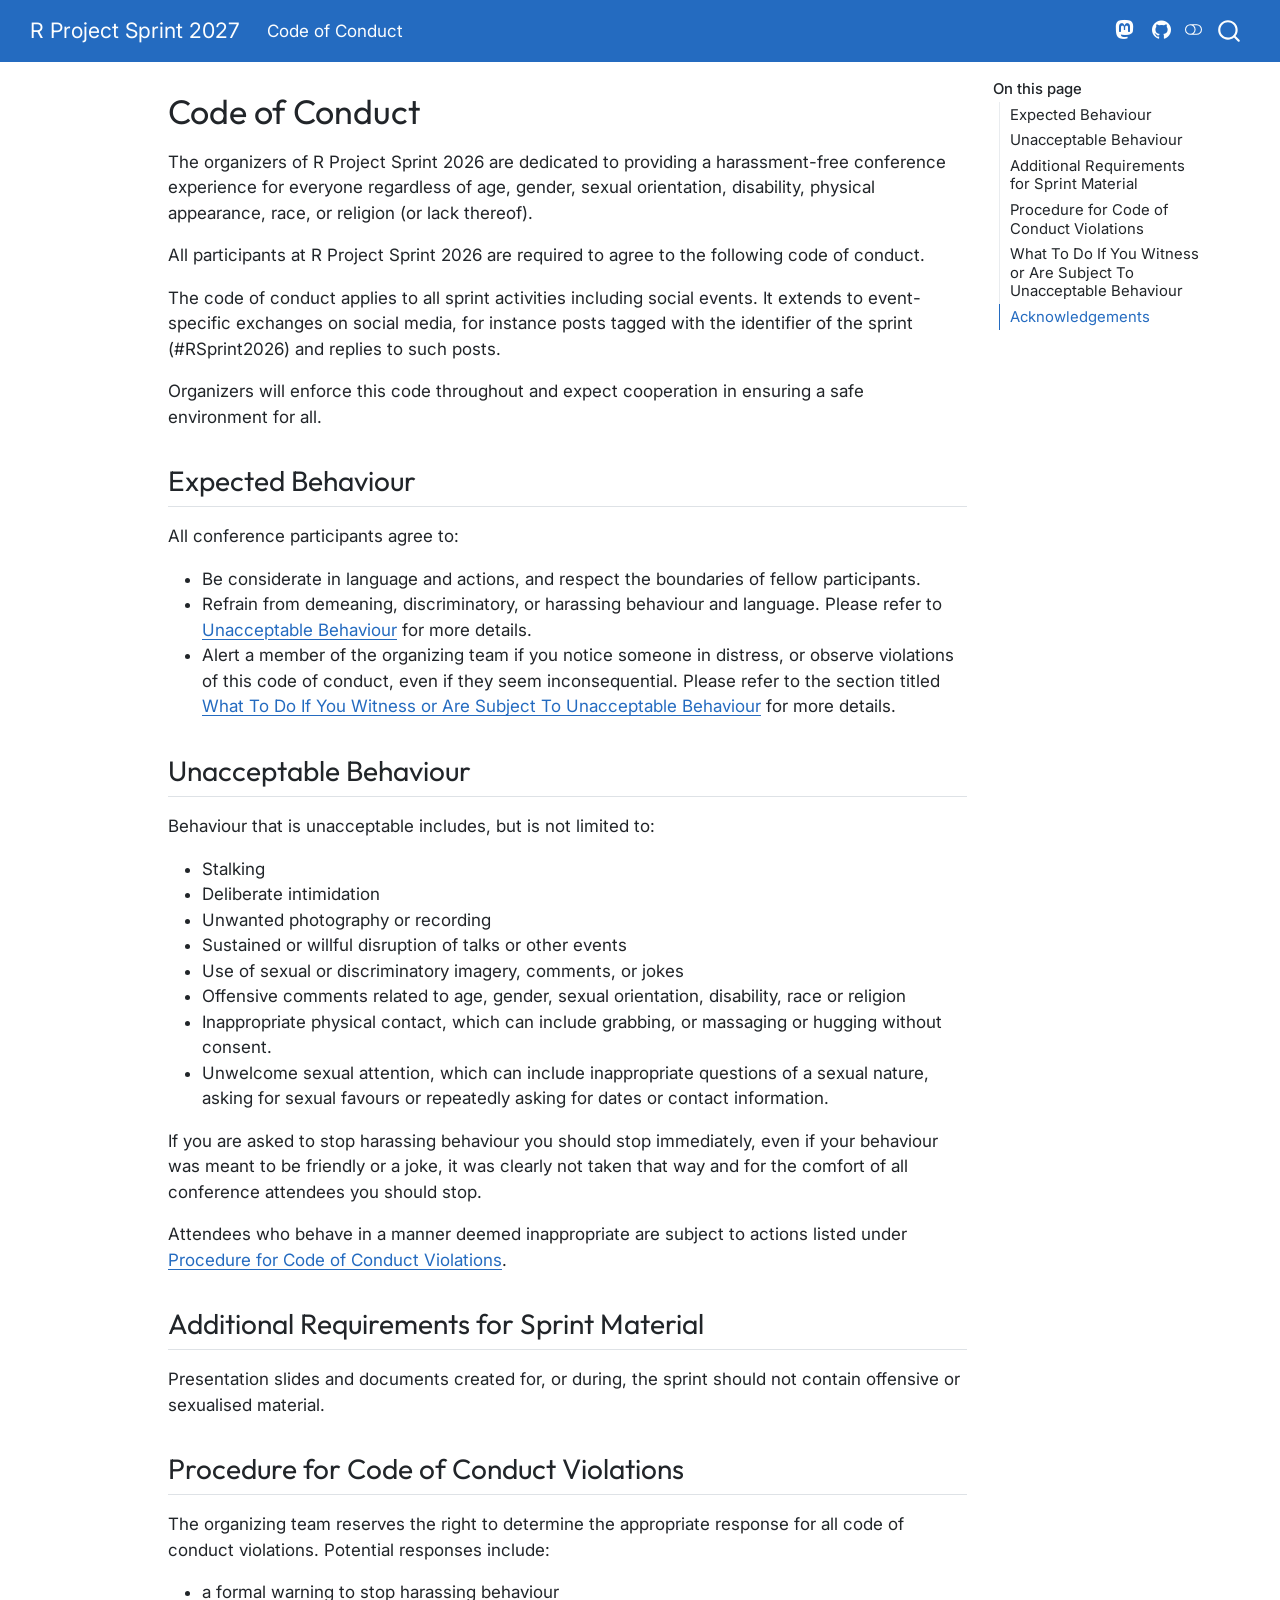
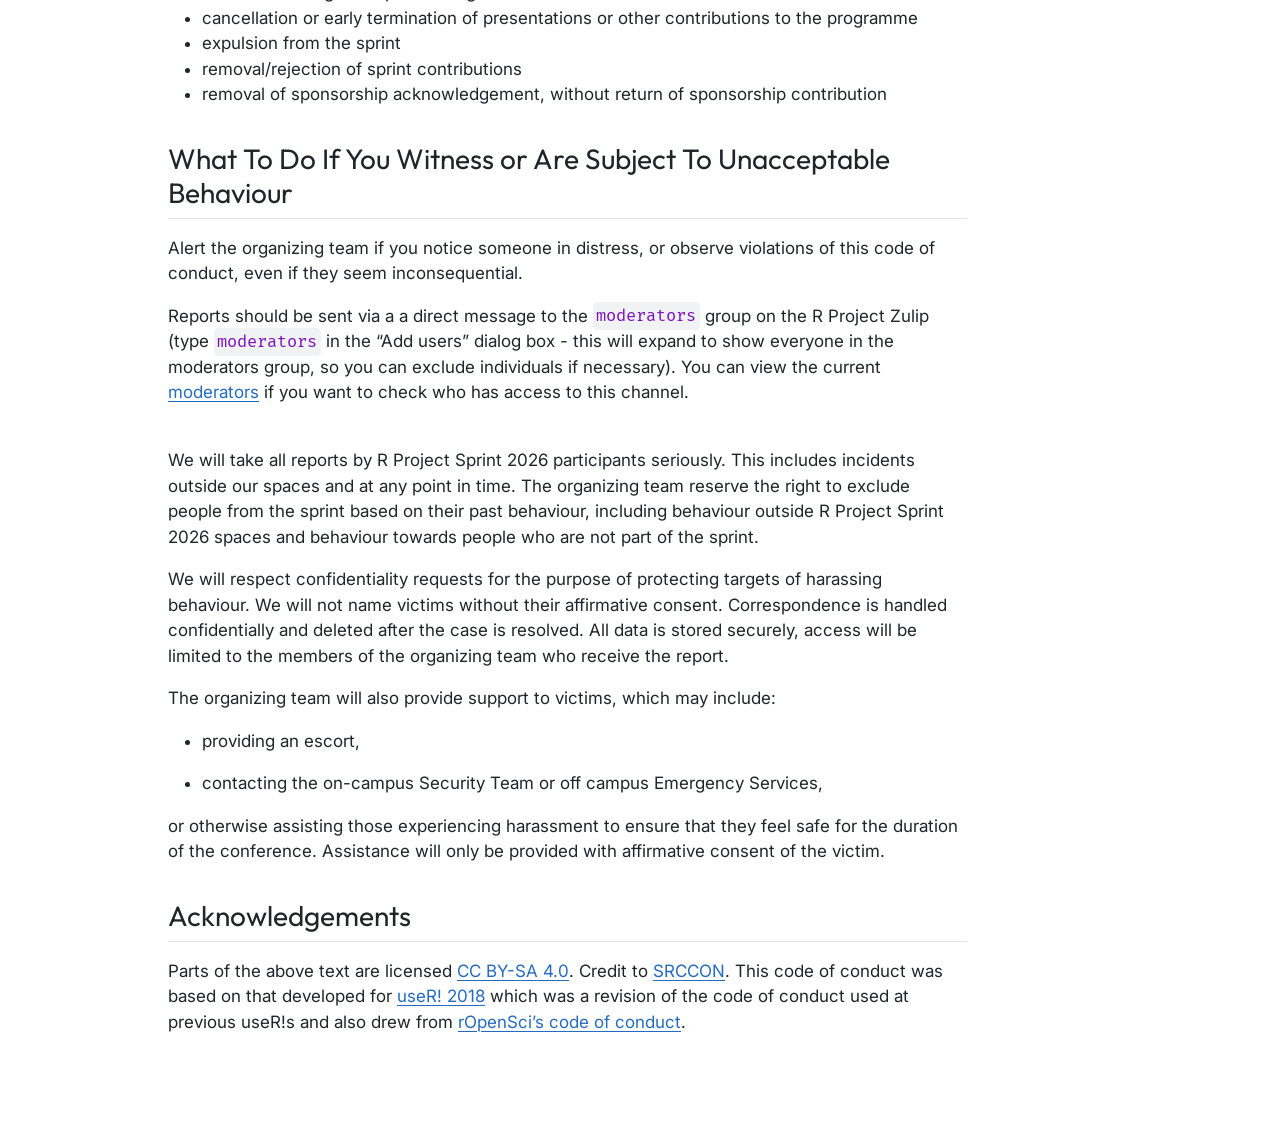
==== commit 1934e763: "Built site for gh-pages" ====
--- a/code-of-conduct.html
+++ b/code-of-conduct.html
@@ -2,7 +2,7 @@
 <html xmlns="http://www.w3.org/1999/xhtml" lang="en" xml:lang="en"><head>
 
 <meta charset="utf-8">
-<meta name="generator" content="quarto-1.10.18">
+<meta name="generator" content="quarto-1.11.9">
 
 <meta name="viewport" content="width=device-width, initial-scale=1.0, user-scalable=yes">
 
@@ -39,18 +39,19 @@
 <link href="./media/favicon.png" rel="icon" type="image/png">
 <script src="site_libs/quarto-html/quarto.js" type="module"></script>
 <script src="site_libs/quarto-html/tabsets/tabsets.js" type="module"></script>
+<script src="site_libs/quarto-html/scrollable-regions/scrollable-regions.js" type="module"></script>
 <script src="site_libs/quarto-html/popper.min.js"></script>
 <script src="site_libs/quarto-html/tippy.umd.min.js"></script>
 <script src="site_libs/quarto-html/anchor.min.js"></script>
 <link href="site_libs/quarto-html/tippy.css" rel="stylesheet">
-<link href="site_libs/quarto-html/quarto-syntax-highlighting-41452c927a43b12b7e59678aacb93f8e.css" rel="stylesheet" class="quarto-color-scheme" id="quarto-text-highlighting-styles">
-<link href="site_libs/quarto-html/quarto-syntax-highlighting-dark-03dca69276d74d969b05ab4f66a51229.css" rel="stylesheet" class="quarto-color-scheme quarto-color-alternate" id="quarto-text-highlighting-styles">
-<link href="site_libs/quarto-html/quarto-syntax-highlighting-41452c927a43b12b7e59678aacb93f8e.css" rel="stylesheet" class="quarto-color-scheme-extra" id="quarto-text-highlighting-styles">
+<link href="site_libs/quarto-html/quarto-syntax-highlighting-0e0020e7d1a24d7a606f137dd4b08598.css" rel="stylesheet" class="quarto-color-scheme" id="quarto-text-highlighting-styles">
+<link href="site_libs/quarto-html/quarto-syntax-highlighting-dark-f58e3271c1c54db94d1d24bacf8d7a32.css" rel="stylesheet" class="quarto-color-scheme quarto-color-alternate" id="quarto-text-highlighting-styles">
+<link href="site_libs/quarto-html/quarto-syntax-highlighting-0e0020e7d1a24d7a606f137dd4b08598.css" rel="stylesheet" class="quarto-color-scheme-extra" id="quarto-text-highlighting-styles">
 <script src="site_libs/bootstrap/bootstrap.min.js"></script>
 <link href="site_libs/bootstrap/bootstrap-icons.css" rel="stylesheet">
-<link href="site_libs/bootstrap/bootstrap-4571c7276931e4f7f36d527769cfd42b.min.css" rel="stylesheet" append-hash="true" class="quarto-color-scheme" id="quarto-bootstrap" data-mode="light">
-<link href="site_libs/bootstrap/bootstrap-dark-aae6e160e8dbfd007d62168cef843014.min.css" rel="stylesheet" append-hash="true" class="quarto-color-scheme quarto-color-alternate" id="quarto-bootstrap" data-mode="dark">
-<link href="site_libs/bootstrap/bootstrap-4571c7276931e4f7f36d527769cfd42b.min.css" rel="stylesheet" append-hash="true" class="quarto-color-scheme-extra" id="quarto-bootstrap" data-mode="light">
+<link href="site_libs/bootstrap/bootstrap-97c29a59177d95aa91d12c2f3b3bad82.min.css" rel="stylesheet" append-hash="true" class="quarto-color-scheme" id="quarto-bootstrap" data-mode="light">
+<link href="site_libs/bootstrap/bootstrap-dark-498b2c81efb38f85156ea81c4e01aaa9.min.css" rel="stylesheet" append-hash="true" class="quarto-color-scheme quarto-color-alternate" id="quarto-bootstrap" data-mode="dark">
+<link href="site_libs/bootstrap/bootstrap-97c29a59177d95aa91d12c2f3b3bad82.min.css" rel="stylesheet" append-hash="true" class="quarto-color-scheme-extra" id="quarto-bootstrap" data-mode="light">
 <script id="quarto-search-options" type="application/json">{
   "location": "navbar",
   "copy-button": false,
@@ -83,7 +84,7 @@
 <link rel="stylesheet" href="styles.css">
 </head>
 
-<body class="nav-fixed quarto-light"><script id="quarto-html-before-body" type="application/javascript">
+<body class="nav-fixed quarto-light"><a id="quarto-skip-link" class="visually-hidden-focusable" href="#quarto-document-content">Skip to main content</a><script id="quarto-html-before-body" type="application/javascript">
     const toggleBodyColorMode = (bsSheetEl) => {
       const mode = bsSheetEl.getAttribute("data-mode");
       const bodyEl = window.document.querySelector("body");
@@ -106,6 +107,7 @@
       for (let i=0; i < toggles.length; i++) {
         const toggle = toggles[i];
         if (toggle) {
+          toggle.setAttribute("aria-checked", alternate ? "true" : "false");
           if (alternate) {
             toggle.classList.add("alternate");
           } else {
@@ -135,13 +137,19 @@
       manageTransitions('#quarto-margin-sidebar .nav-link', true);
       // Switch the toggles
       setColorSchemeToggle(alternate)
-      // Hack to workaround the fact that safari doesn't
-      // properly recolor the scrollbar when toggling (#1455)
+    }
+    // Hack to workaround the fact that safari doesn't
+    // properly recolor the scrollbar when toggling (#1455).
+    // Not run on load: stylesheets are set before first paint there, and
+    // scrolling would undo the scroll to a URL fragment (#14973).
+    // The one pixel nudge keeps the reader where they were.
+    const refreshSafariScrollbar = () => {
       if (navigator.userAgent.indexOf('Safari') > 0 && navigator.userAgent.indexOf('Chrome') == -1) {
         manageTransitions("body", false);
-        window.scrollTo(0, 1);
+        const scrollY = window.scrollY;
+        window.scrollTo(0, scrollY > 0 ? scrollY - 1 : 1);
         setTimeout(() => {
-          window.scrollTo(0, 0);
+          window.scrollTo(0, scrollY);
           manageTransitions("body", true);
         }, 40);
       }
@@ -235,6 +243,7 @@
       // Read the current dark / light value
       let toAlternate = !hasAlternateSentinel();
       toggleColorMode(toAlternate);
+      refreshSafariScrollbar();
       setStyleSentinel(toAlternate);
       toggleGiscusIfUsed(toAlternate, darkModeDefault);
       window.dispatchEvent(new Event('resize'));
@@ -249,15 +258,14 @@
 
 <div id="quarto-search-results"></div>
   <header id="quarto-header" class="headroom fixed-top">
-    <nav class="navbar navbar-expand-lg " data-bs-theme="dark">
+    <nav class="navbar navbar-expand-lg " data-bs-theme="dark" aria-label="Site">
       <div class="navbar-container container-fluid">
       <div class="navbar-brand-container mx-auto">
     <a class="navbar-brand" href="./index.html">
     <span class="navbar-title">R Project Sprint 2027</span>
     </a>
   </div>
-            <div id="quarto-search" class="" title="Search"></div>
-          <button class="navbar-toggler" type="button" data-bs-toggle="collapse" data-bs-target="#navbarCollapse" aria-controls="navbarCollapse" role="menu" aria-expanded="false" aria-label="Toggle navigation" onclick="if (window.quartoToggleHeadroom) { window.quartoToggleHeadroom(); }">
+          <button class="navbar-toggler" type="button" data-bs-toggle="collapse" data-bs-target="#navbarCollapse" aria-controls="navbarCollapse" aria-expanded="false" aria-label="Toggle navigation" onclick="if (window.quartoToggleHeadroom) { window.quartoToggleHeadroom(); }">
   <span class="navbar-toggler-icon"></span>
 </button>
           <div class="collapse navbar-collapse" id="navbarCollapse">
@@ -281,8 +289,9 @@
 </ul>
           </div> <!-- /navcollapse -->
             <div class="quarto-navbar-tools">
-  <a href="" class="quarto-color-scheme-toggle quarto-navigation-tool  px-1" onclick="window.quartoToggleColorScheme(); return false;" title="Toggle dark mode"><i class="bi"></i></a>
+  <button type="button" role="switch" aria-checked="false" class="quarto-color-scheme-toggle quarto-navigation-tool  px-1" onclick="window.quartoToggleColorScheme(); return false;" title="Toggle dark mode" aria-label="Toggle dark mode"><i class="bi"></i></button>
 </div>
+            <div id="quarto-search" class="" title="Search"></div>
       </div> <!-- /container-fluid -->
     </nav>
 </header>
@@ -291,7 +300,7 @@
 <!-- sidebar -->
 <!-- margin-sidebar -->
     <div id="quarto-margin-sidebar" class="sidebar margin-sidebar">
-        <nav id="TOC" role="doc-toc" class="toc-active">
+        <nav id="TOC" role="doc-toc" aria-labelledby="toc-title" class="toc-active">
     <h2 id="toc-title">On this page</h2>
    
   <ul>
@@ -305,7 +314,7 @@
 </nav>
     </div>
 <!-- main -->
-<main class="content" id="quarto-document-content">
+<main class="content" id="quarto-document-content" tabindex="-1">
 
 
 <header id="title-block-header" class="quarto-title-block default">
@@ -398,15 +407,50 @@
   window.document.addEventListener("DOMContentLoaded", function (event) {
     // Ensure there is a toggle, if there isn't float one in the top right
     if (window.document.querySelector('.quarto-color-scheme-toggle') === null) {
-      const a = window.document.createElement('a');
-      a.classList.add('top-right');
-      a.classList.add('quarto-color-scheme-toggle');
-      a.href = "";
-      a.onclick = function() { try { window.quartoToggleColorScheme(); } catch {} return false; };
+      const toggle = window.document.createElement('button');
+      toggle.type = "button";
+      toggle.setAttribute("role", "switch");
+      toggle.setAttribute("aria-checked", "false");
+      toggle.classList.add('top-right');
+      toggle.classList.add('quarto-color-scheme-toggle');
+      toggle.setAttribute("aria-label", "Toggle dark mode");
+      toggle.onclick = function() { try { window.quartoToggleColorScheme(); } catch {} return false; };
       const i = window.document.createElement("i");
       i.classList.add('bi');
-      a.appendChild(i);
-      window.document.body.appendChild(a);
+      toggle.appendChild(i);
+      // Put the toggle in a landmark of its own, so that landmark navigation
+      // can reach it.
+      //
+      // The container is always a fresh direct child of body, and the toggle is
+      // never moved into page furniture that the theme or the author controls.
+      // The toggle is positioned against the page, so any ancestor that
+      // establishes a containing block captures it: a positioned element or a
+      // grid for position: absolute, and transform, filter, will-change or
+      // contain for position: fixed. A direct child of body has none of these
+      // to inherit, and the shift when one appears is silent and visual.
+      //
+      // ARIA says a document should have at most one banner, and axe reports a
+      // duplicate whether or not the banners carry distinct labels. So use a
+      // header when the page has no banner yet, and a named region otherwise.
+      //
+      // A header is a banner wherever it sits, unless it is inside sectioning
+      // content, so this cannot just look at the children of body: a custom
+      // page layout wraps the title block header in a plain div. An explicit
+      // role="banner" always counts.
+      const sectioning = 'article, aside, main, nav, section, [role="article"], [role="complementary"], [role="main"], [role="navigation"], [role="region"]';
+      const hasBanner = Array.from(
+        window.document.querySelectorAll('header:not([role]), [role="banner"]')
+      ).some(function(el) {
+        return el.hasAttribute("role") || el.closest(sectioning) === null;
+      });
+      const container = window.document.createElement(hasBanner ? "div" : "header");
+      if (hasBanner) {
+        container.setAttribute("role", "region");
+        container.setAttribute("aria-label", "Toggle dark mode");
+      }
+      container.classList.add('quarto-color-scheme-toggle-container');
+      container.appendChild(toggle);
+      window.document.body.appendChild(container);
     }
     setColorSchemeToggle(hasAlternateSentinel())
     const icon = "";
@@ -481,11 +525,30 @@
       var localhostRegex = new RegExp(/^(?:http|https):\/\/localhost\:?[0-9]*\//);
       var mailtoRegex = new RegExp(/^mailto:/);
         var filterRegex = new RegExp("https:\/\/contributor\.r-project\.org\/r-project-sprint-2027");
+      const newWindowLabel = "(opens in a new tab)";
+      const newWindowNoteId = "quarto-ext-newwindow-label";
+      // Links reference one hidden label through aria-describedby, so the
+      // announcement never changes their accessible name.
+      var describeNewWindow = (link) => {
+        if (!window.document.getElementById(newWindowNoteId)) {
+          var newWindowNote = window.document.createElement("span");
+          newWindowNote.id = newWindowNoteId;
+          newWindowNote.hidden = true;
+          newWindowNote.textContent = newWindowLabel;
+          window.document.body.appendChild(newWindowNote);
+        }
+        var describedBy = (link.getAttribute("aria-describedby") || "").split(/\s+/).filter(Boolean);
+        if (!describedBy.includes(newWindowNoteId)) {
+          describedBy.push(newWindowNoteId);
+          link.setAttribute("aria-describedby", describedBy.join(" "));
+        }
+      }
       var isInternal = (href) => {
           return filterRegex.test(href) || localhostRegex.test(href) || mailtoRegex.test(href);
       }
       // Inspect non-navigation links and adorn them if external
-     var links = window.document.querySelectorAll('a[href]:not(.nav-link):not(.navbar-brand):not(.toc-action):not(.sidebar-link):not(.sidebar-item-toggle):not(.pagination-link):not(.no-external):not([aria-hidden]):not(.dropdown-item):not(.quarto-navigation-tool):not(.about-link)');
+      window.quartoDecorateExternalLinks = function (root) {
+     var links = (root || window.document).querySelectorAll('a[href]:not(.nav-link):not(.navbar-brand):not(.toc-action):not(.sidebar-link):not(.sidebar-item-toggle):not(.pagination-link):not(.no-external):not([aria-hidden]):not(.dropdown-item):not(.quarto-navigation-tool):not(.about-link)');
       for (var i=0; i<links.length; i++) {
         const link = links[i];
         if (!isInternal(link.href)) {
@@ -499,8 +562,70 @@
             if (link.getAttribute("rel") === null) {
               link.setAttribute("rel", "noopener");
             }
-        }
-      }
+            describeNewWindow(link);
+          if (!link.classList.contains('no-external-icon')) {
+          }
+        }
+      }
+      };
+      window.quartoDecorateExternalLinks(window.document);
+    // Esc closes the popup (WCAG 1.4.13) and focus leaving both trigger and
+    // popup closes it (WCAG 2.4.11); tippy handles neither for interactive popups.
+    const hideOnEscAndFocusOut = {
+      name: 'hideOnEscAndFocusOut',
+      defaultValue: true,
+      fn(instance) {
+        const dismiss = () => {
+          // A show scheduled by the trigger delay would otherwise reopen it
+          instance.clearDelayTimeouts();
+          instance.hide();
+        };
+        const onKeyDown = (event) => {
+          if (event.key !== 'Escape') {
+            return;
+          }
+          // Keep Esc from also reaching page handlers (e.g. reveal.js overview),
+          // except an open reveal.js slide menu, which Esc should close too.
+          // The menu handles keys only when its keyboard option is on.
+          const menuHandlesEsc = window.Reveal?.getPlugin?.('menu')?.isOpen() &&
+            window.Reveal.getConfig().menu?.keyboard !== false;
+          if (!menuHandlesEsc) {
+            event.stopPropagation();
+          }
+          if (instance.popper.contains(window.document.activeElement)) {
+            // Disabled while refocusing so the focus trigger does not reopen it
+            instance.disable();
+            instance.reference.focus();
+            instance.enable();
+          }
+          dismiss();
+        };
+        const onFocusOut = (event) => {
+          const target = event.relatedTarget;
+          if (target && !instance.reference.contains(target) &&
+              !instance.popper.contains(target)) {
+            dismiss();
+          }
+        };
+        // On the trigger too: a click trigger (code-annotations: select) has no
+        // blur handling. Attached for the instance's lifetime so leaving the
+        // trigger also cancels a show still pending on the trigger delay.
+        instance.reference.addEventListener('focusout', onFocusOut);
+        return {
+          onShow() {
+            window.document.addEventListener('keydown', onKeyDown, true);
+            instance.popper.addEventListener('focusout', onFocusOut);
+          },
+          onHide() {
+            window.document.removeEventListener('keydown', onKeyDown, true);
+            instance.popper.removeEventListener('focusout', onFocusOut);
+          },
+          onDestroy() {
+            instance.reference.removeEventListener('focusout', onFocusOut);
+          },
+        };
+      },
+    };
     function tippyHover(el, contentFn, onTriggerFn, onUntriggerFn) {
       const config = {
         allowHTML: true,
@@ -514,6 +639,7 @@
         interactiveBorder: 10,
         theme: 'quarto',
         placement: 'bottom-start',
+        plugins: [hideOnEscAndFocusOut],
       };
       if (contentFn) {
         config.content = contentFn;
@@ -676,44 +802,54 @@
           const lineIds = lines.map((line) => {
             return targetCell + "-" + line;
           })
-          let top = null;
-          let height = null;
-          let parent = null;
+          // Each band is positioned against its own containing block, which is
+          // not the offsetParent of the lines, so place it from client rects.
+          const placeBand = (band, firstEl, lastEl, codeBlock) => {
+            const container = band.offsetParent;
+            if (container === null) {
+              return;
+            }
+            const containerRect = container.getBoundingClientRect();
+            // Reveal.js scales slides with a transform, so convert client
+            // pixels back to the CSS pixels of the container.
+            const scale = containerRect.height / container.offsetHeight || 1;
+            const firstRect = firstEl.getBoundingClientRect();
+            const lastRect = lastEl.getBoundingClientRect();
+            const top = (firstRect.top - containerRect.top) / scale - container.clientTop + container.scrollTop;
+            const height = (lastRect.bottom - firstRect.top) / scale;
+            band.style.top = top - 2 + "px";
+            band.style.height = height + 4 + "px";
+            if (codeBlock) {
+              // Without the copy button wrapper, the containing block is wider
+              // than the code block, so span the code block explicitly.
+              const blockRect = codeBlock.getBoundingClientRect();
+              band.style.left = (blockRect.left - containerRect.left) / scale - container.clientLeft + container.scrollLeft + "px";
+              band.style.width = blockRect.width / scale + "px";
+            }
+          };
           if (lineIds.length > 0) {
-              //compute the position of the single el (top and bottom and make a div)
-              const el = window.document.getElementById(lineIds[0]);
-              top = el.offsetTop;
-              height = el.offsetHeight;
-              parent = el.parentElement.parentElement;
-            if (lineIds.length > 1) {
-              const lastEl = window.document.getElementById(lineIds[lineIds.length - 1]);
-              const bottom = lastEl.offsetTop + lastEl.offsetHeight;
-              height = bottom - top;
+            const el = window.document.getElementById(lineIds[0]);
+            const lastEl = window.document.getElementById(lineIds[lineIds.length - 1]);
+            const parent = el.parentElement.parentElement;
+            // cook up a div (if necessary) and position it
+            let div = window.document.getElementById("code-annotation-line-highlight");
+            if (div === null) {
+              div = window.document.createElement("div");
+              div.setAttribute("id", "code-annotation-line-highlight");
+              div.style.position = 'absolute';
+              parent.appendChild(div);
             }
-            if (top !== null && height !== null && parent !== null) {
-              // cook up a div (if necessary) and position it 
-              let div = window.document.getElementById("code-annotation-line-highlight");
-              if (div === null) {
-                div = window.document.createElement("div");
-                div.setAttribute("id", "code-annotation-line-highlight");
-                div.style.position = 'absolute';
-                parent.appendChild(div);
-              }
-              div.style.top = top - 2 + "px";
-              div.style.height = height + 4 + "px";
-              div.style.left = 0;
-              let gutterDiv = window.document.getElementById("code-annotation-line-highlight-gutter");
-              if (gutterDiv === null) {
-                gutterDiv = window.document.createElement("div");
-                gutterDiv.setAttribute("id", "code-annotation-line-highlight-gutter");
-                gutterDiv.style.position = 'absolute';
-                const codeCell = window.document.getElementById(targetCell);
-                const gutter = codeCell.querySelector('.code-annotation-gutter');
-                gutter.appendChild(gutterDiv);
-              }
-              gutterDiv.style.top = top - 2 + "px";
-              gutterDiv.style.height = height + 4 + "px";
+            placeBand(div, el, lastEl, parent.closest("div.sourceCode") || parent);
+            let gutterDiv = window.document.getElementById("code-annotation-line-highlight-gutter");
+            if (gutterDiv === null) {
+              gutterDiv = window.document.createElement("div");
+              gutterDiv.setAttribute("id", "code-annotation-line-highlight-gutter");
+              gutterDiv.style.position = 'absolute';
+              const codeCell = window.document.getElementById(targetCell);
+              const gutter = codeCell.querySelector('.code-annotation-gutter');
+              gutter.appendChild(gutterDiv);
             }
+            placeBand(gutterDiv, el, lastEl);
             selectedAnnoteEl = annoteEl;
           }
         };
@@ -812,6 +948,9 @@
     }
   });
   </script>
+  <script type="application/javascript">
+  window.quartoScrollableRegionsLabels = {"code":"Scrollable code","output":"Scrollable output"};
+  </script>
 </div> <!-- /content -->
 
 
--- a/site_libs/quarto-html/quarto-syntax-highlighting-0e0020e7d1a24d7a606f137dd4b08598.css
+++ b/site_libs/quarto-html/quarto-syntax-highlighting-0e0020e7d1a24d7a606f137dd4b08598.css
@@ -0,0 +1,236 @@
+/* quarto syntax highlight colors */
+:root {
+  --quarto-hl-ot-color: #003B4F;
+  --quarto-hl-at-color: #657422;
+  --quarto-hl-ss-color: #20794D;
+  --quarto-hl-an-color: #5E5E5E;
+  --quarto-hl-fu-color: #4758AB;
+  --quarto-hl-st-color: #20794D;
+  --quarto-hl-cf-color: #003B4F;
+  --quarto-hl-op-color: #5E5E5E;
+  --quarto-hl-er-color: #AD0000;
+  --quarto-hl-bn-color: #AD0000;
+  --quarto-hl-al-color: #AD0000;
+  --quarto-hl-va-color: #111111;
+  --quarto-hl-bu-color: inherit;
+  --quarto-hl-ex-color: inherit;
+  --quarto-hl-pp-color: #AD0000;
+  --quarto-hl-in-color: #5E5E5E;
+  --quarto-hl-vs-color: #20794D;
+  --quarto-hl-wa-color: #5E5E5E;
+  --quarto-hl-do-color: #5E5E5E;
+  --quarto-hl-im-color: #00769E;
+  --quarto-hl-ch-color: #20794D;
+  --quarto-hl-dt-color: #AD0000;
+  --quarto-hl-fl-color: #AD0000;
+  --quarto-hl-co-color: #5E5E5E;
+  --quarto-hl-cv-color: #5E5E5E;
+  --quarto-hl-cn-color: #8f5902;
+  --quarto-hl-sc-color: #5E5E5E;
+  --quarto-hl-dv-color: #AD0000;
+  --quarto-hl-kw-color: #003B4F;
+}
+
+/* other quarto variables */
+:root {
+  --quarto-font-monospace: "Fira Mono";
+}
+
+/* syntax highlight based on Pandoc's rules */
+pre > code.sourceCode > span {
+  color: #003B4F;
+}
+
+code.sourceCode > span {
+  color: #003B4F;
+}
+
+div.sourceCode,
+div.sourceCode pre.sourceCode {
+  color: #003B4F;
+}
+
+/* Normal */
+code span {
+  color: #003B4F;
+}
+
+/* Alert */
+code span.al {
+  color: #AD0000;
+  font-style: inherit;
+}
+
+/* Annotation */
+code span.an {
+  color: #5E5E5E;
+  font-style: inherit;
+}
+
+/* Attribute */
+code span.at {
+  color: #657422;
+  font-style: inherit;
+}
+
+/* BaseN */
+code span.bn {
+  color: #AD0000;
+  font-style: inherit;
+}
+
+/* BuiltIn */
+code span.bu {
+  font-style: inherit;
+}
+
+/* ControlFlow */
+code span.cf {
+  color: #003B4F;
+  font-weight: bold;
+  font-style: inherit;
+}
+
+/* Char */
+code span.ch {
+  color: #20794D;
+  font-style: inherit;
+}
+
+/* Constant */
+code span.cn {
+  color: #8f5902;
+  font-style: inherit;
+}
+
+/* Comment */
+code span.co {
+  color: #5E5E5E;
+  font-style: inherit;
+}
+
+/* CommentVar */
+code span.cv {
+  color: #5E5E5E;
+  font-style: italic;
+}
+
+/* Documentation */
+code span.do {
+  color: #5E5E5E;
+  font-style: italic;
+}
+
+/* DataType */
+code span.dt {
+  color: #AD0000;
+  font-style: inherit;
+}
+
+/* DecVal */
+code span.dv {
+  color: #AD0000;
+  font-style: inherit;
+}
+
+/* Error */
+code span.er {
+  color: #AD0000;
+  font-style: inherit;
+}
+
+/* Extension */
+code span.ex {
+  font-style: inherit;
+}
+
+/* Float */
+code span.fl {
+  color: #AD0000;
+  font-style: inherit;
+}
+
+/* Function */
+code span.fu {
+  color: #4758AB;
+  font-style: inherit;
+}
+
+/* Import */
+code span.im {
+  color: #00769E;
+  font-style: inherit;
+}
+
+/* Information */
+code span.in {
+  color: #5E5E5E;
+  font-style: inherit;
+}
+
+/* Keyword */
+code span.kw {
+  color: #003B4F;
+  font-weight: bold;
+  font-style: inherit;
+}
+
+/* Operator */
+code span.op {
+  color: #5E5E5E;
+  font-style: inherit;
+}
+
+/* Other */
+code span.ot {
+  color: #003B4F;
+  font-style: inherit;
+}
+
+/* Preprocessor */
+code span.pp {
+  color: #AD0000;
+  font-style: inherit;
+}
+
+/* SpecialChar */
+code span.sc {
+  color: #5E5E5E;
+  font-style: inherit;
+}
+
+/* SpecialString */
+code span.ss {
+  color: #20794D;
+  font-style: inherit;
+}
+
+/* String */
+code span.st {
+  color: #20794D;
+  font-style: inherit;
+}
+
+/* Variable */
+code span.va {
+  color: #111111;
+  font-style: inherit;
+}
+
+/* VerbatimString */
+code span.vs {
+  color: #20794D;
+  font-style: inherit;
+}
+
+/* Warning */
+code span.wa {
+  color: #5E5E5E;
+  font-style: italic;
+}
+
+.prevent-inlining {
+  content: "</";
+}
+
+/*# sourceMappingURL=64e64953f19cd8a3223aa8f9ea88f6f7.css.map */
--- a/site_libs/quarto-html/quarto-syntax-highlighting-dark-f58e3271c1c54db94d1d24bacf8d7a32.css
+++ b/site_libs/quarto-html/quarto-syntax-highlighting-dark-f58e3271c1c54db94d1d24bacf8d7a32.css
@@ -0,0 +1,219 @@
+/* quarto syntax highlight colors */
+:root {
+  --quarto-hl-al-color: #f07178;
+  --quarto-hl-an-color: #d4d0ab;
+  --quarto-hl-at-color: #00e0e0;
+  --quarto-hl-bn-color: #d4d0ab;
+  --quarto-hl-bu-color: #abe338;
+  --quarto-hl-ch-color: #abe338;
+  --quarto-hl-co-color: #f8f8f2;
+  --quarto-hl-cv-color: #ffd700;
+  --quarto-hl-cn-color: #ffd700;
+  --quarto-hl-cf-color: #ffa07a;
+  --quarto-hl-dt-color: #ffa07a;
+  --quarto-hl-dv-color: #d4d0ab;
+  --quarto-hl-do-color: #f8f8f2;
+  --quarto-hl-er-color: #f07178;
+  --quarto-hl-ex-color: #00e0e0;
+  --quarto-hl-fl-color: #d4d0ab;
+  --quarto-hl-fu-color: #ffa07a;
+  --quarto-hl-im-color: #abe338;
+  --quarto-hl-in-color: #d4d0ab;
+  --quarto-hl-kw-color: #ffa07a;
+  --quarto-hl-op-color: #ffa07a;
+  --quarto-hl-ot-color: #00e0e0;
+  --quarto-hl-pp-color: #dcc6e0;
+  --quarto-hl-re-color: #00e0e0;
+  --quarto-hl-sc-color: #abe338;
+  --quarto-hl-ss-color: #abe338;
+  --quarto-hl-st-color: #abe338;
+  --quarto-hl-va-color: #00e0e0;
+  --quarto-hl-vs-color: #abe338;
+  --quarto-hl-wa-color: #dcc6e0;
+}
+
+/* other quarto variables */
+:root {
+  --quarto-font-monospace: "Fira Mono";
+}
+
+/* syntax highlight based on Pandoc's rules */
+pre > code.sourceCode > span {
+  color: #f8f8f2;
+}
+
+code.sourceCode > span {
+  color: #f8f8f2;
+}
+
+div.sourceCode,
+div.sourceCode pre.sourceCode {
+  color: #f8f8f2;
+}
+
+/* Normal */
+code span {
+  color: #f8f8f2;
+}
+
+/* Alert */
+code span.al {
+  color: #f07178;
+}
+
+/* Annotation */
+code span.an {
+  color: #d4d0ab;
+}
+
+/* Attribute */
+code span.at {
+  color: #00e0e0;
+}
+
+/* BaseN */
+code span.bn {
+  color: #d4d0ab;
+}
+
+/* BuiltIn */
+code span.bu {
+  color: #abe338;
+}
+
+/* ControlFlow */
+code span.cf {
+  font-weight: bold;
+  color: #ffa07a;
+}
+
+/* Char */
+code span.ch {
+  color: #abe338;
+}
+
+/* Constant */
+code span.cn {
+  color: #ffd700;
+}
+
+/* Comment */
+code span.co {
+  font-style: italic;
+  color: #f8f8f2;
+}
+
+/* CommentVar */
+code span.cv {
+  color: #ffd700;
+}
+
+/* Documentation */
+code span.do {
+  color: #f8f8f2;
+}
+
+/* DataType */
+code span.dt {
+  color: #ffa07a;
+}
+
+/* DecVal */
+code span.dv {
+  color: #d4d0ab;
+}
+
+/* Error */
+code span.er {
+  color: #f07178;
+  text-decoration: underline;
+}
+
+/* Extension */
+code span.ex {
+  font-weight: bold;
+  color: #00e0e0;
+}
+
+/* Float */
+code span.fl {
+  color: #d4d0ab;
+}
+
+/* Function */
+code span.fu {
+  color: #ffa07a;
+}
+
+/* Import */
+code span.im {
+  color: #abe338;
+}
+
+/* Information */
+code span.in {
+  color: #d4d0ab;
+}
+
+/* Keyword */
+code span.kw {
+  font-weight: bold;
+  color: #ffa07a;
+}
+
+/* Operator */
+code span.op {
+  color: #ffa07a;
+}
+
+/* Other */
+code span.ot {
+  color: #00e0e0;
+}
+
+/* Preprocessor */
+code span.pp {
+  color: #dcc6e0;
+}
+
+/* RegionMarker */
+code span.re {
+  background-color: #f8f8f2;
+  color: #00e0e0;
+}
+
+/* SpecialChar */
+code span.sc {
+  color: #abe338;
+}
+
+/* SpecialString */
+code span.ss {
+  color: #abe338;
+}
+
+/* String */
+code span.st {
+  color: #abe338;
+}
+
+/* Variable */
+code span.va {
+  color: #00e0e0;
+}
+
+/* VerbatimString */
+code span.vs {
+  color: #abe338;
+}
+
+/* Warning */
+code span.wa {
+  color: #dcc6e0;
+}
+
+.prevent-inlining {
+  content: "</";
+}
+
+/*# sourceMappingURL=556b9cef9ce8b2082e17fa85a53867f6.css.map */
--- a/site_libs/quarto-html/quarto-syntax-highlighting-0e0020e7d1a24d7a606f137dd4b08598.css
+++ b/site_libs/quarto-html/quarto-syntax-highlighting-0e0020e7d1a24d7a606f137dd4b08598.css
@@ -0,0 +1,236 @@
+/* quarto syntax highlight colors */
+:root {
+  --quarto-hl-ot-color: #003B4F;
+  --quarto-hl-at-color: #657422;
+  --quarto-hl-ss-color: #20794D;
+  --quarto-hl-an-color: #5E5E5E;
+  --quarto-hl-fu-color: #4758AB;
+  --quarto-hl-st-color: #20794D;
+  --quarto-hl-cf-color: #003B4F;
+  --quarto-hl-op-color: #5E5E5E;
+  --quarto-hl-er-color: #AD0000;
+  --quarto-hl-bn-color: #AD0000;
+  --quarto-hl-al-color: #AD0000;
+  --quarto-hl-va-color: #111111;
+  --quarto-hl-bu-color: inherit;
+  --quarto-hl-ex-color: inherit;
+  --quarto-hl-pp-color: #AD0000;
+  --quarto-hl-in-color: #5E5E5E;
+  --quarto-hl-vs-color: #20794D;
+  --quarto-hl-wa-color: #5E5E5E;
+  --quarto-hl-do-color: #5E5E5E;
+  --quarto-hl-im-color: #00769E;
+  --quarto-hl-ch-color: #20794D;
+  --quarto-hl-dt-color: #AD0000;
+  --quarto-hl-fl-color: #AD0000;
+  --quarto-hl-co-color: #5E5E5E;
+  --quarto-hl-cv-color: #5E5E5E;
+  --quarto-hl-cn-color: #8f5902;
+  --quarto-hl-sc-color: #5E5E5E;
+  --quarto-hl-dv-color: #AD0000;
+  --quarto-hl-kw-color: #003B4F;
+}
+
+/* other quarto variables */
+:root {
+  --quarto-font-monospace: "Fira Mono";
+}
+
+/* syntax highlight based on Pandoc's rules */
+pre > code.sourceCode > span {
+  color: #003B4F;
+}
+
+code.sourceCode > span {
+  color: #003B4F;
+}
+
+div.sourceCode,
+div.sourceCode pre.sourceCode {
+  color: #003B4F;
+}
+
+/* Normal */
+code span {
+  color: #003B4F;
+}
+
+/* Alert */
+code span.al {
+  color: #AD0000;
+  font-style: inherit;
+}
+
+/* Annotation */
+code span.an {
+  color: #5E5E5E;
+  font-style: inherit;
+}
+
+/* Attribute */
+code span.at {
+  color: #657422;
+  font-style: inherit;
+}
+
+/* BaseN */
+code span.bn {
+  color: #AD0000;
+  font-style: inherit;
+}
+
+/* BuiltIn */
+code span.bu {
+  font-style: inherit;
+}
+
+/* ControlFlow */
+code span.cf {
+  color: #003B4F;
+  font-weight: bold;
+  font-style: inherit;
+}
+
+/* Char */
+code span.ch {
+  color: #20794D;
+  font-style: inherit;
+}
+
+/* Constant */
+code span.cn {
+  color: #8f5902;
+  font-style: inherit;
+}
+
+/* Comment */
+code span.co {
+  color: #5E5E5E;
+  font-style: inherit;
+}
+
+/* CommentVar */
+code span.cv {
+  color: #5E5E5E;
+  font-style: italic;
+}
+
+/* Documentation */
+code span.do {
+  color: #5E5E5E;
+  font-style: italic;
+}
+
+/* DataType */
+code span.dt {
+  color: #AD0000;
+  font-style: inherit;
+}
+
+/* DecVal */
+code span.dv {
+  color: #AD0000;
+  font-style: inherit;
+}
+
+/* Error */
+code span.er {
+  color: #AD0000;
+  font-style: inherit;
+}
+
+/* Extension */
+code span.ex {
+  font-style: inherit;
+}
+
+/* Float */
+code span.fl {
+  color: #AD0000;
+  font-style: inherit;
+}
+
+/* Function */
+code span.fu {
+  color: #4758AB;
+  font-style: inherit;
+}
+
+/* Import */
+code span.im {
+  color: #00769E;
+  font-style: inherit;
+}
+
+/* Information */
+code span.in {
+  color: #5E5E5E;
+  font-style: inherit;
+}
+
+/* Keyword */
+code span.kw {
+  color: #003B4F;
+  font-weight: bold;
+  font-style: inherit;
+}
+
+/* Operator */
+code span.op {
+  color: #5E5E5E;
+  font-style: inherit;
+}
+
+/* Other */
+code span.ot {
+  color: #003B4F;
+  font-style: inherit;
+}
+
+/* Preprocessor */
+code span.pp {
+  color: #AD0000;
+  font-style: inherit;
+}
+
+/* SpecialChar */
+code span.sc {
+  color: #5E5E5E;
+  font-style: inherit;
+}
+
+/* SpecialString */
+code span.ss {
+  color: #20794D;
+  font-style: inherit;
+}
+
+/* String */
+code span.st {
+  color: #20794D;
+  font-style: inherit;
+}
+
+/* Variable */
+code span.va {
+  color: #111111;
+  font-style: inherit;
+}
+
+/* VerbatimString */
+code span.vs {
+  color: #20794D;
+  font-style: inherit;
+}
+
+/* Warning */
+code span.wa {
+  color: #5E5E5E;
+  font-style: italic;
+}
+
+.prevent-inlining {
+  content: "</";
+}
+
+/*# sourceMappingURL=64e64953f19cd8a3223aa8f9ea88f6f7.css.map */
